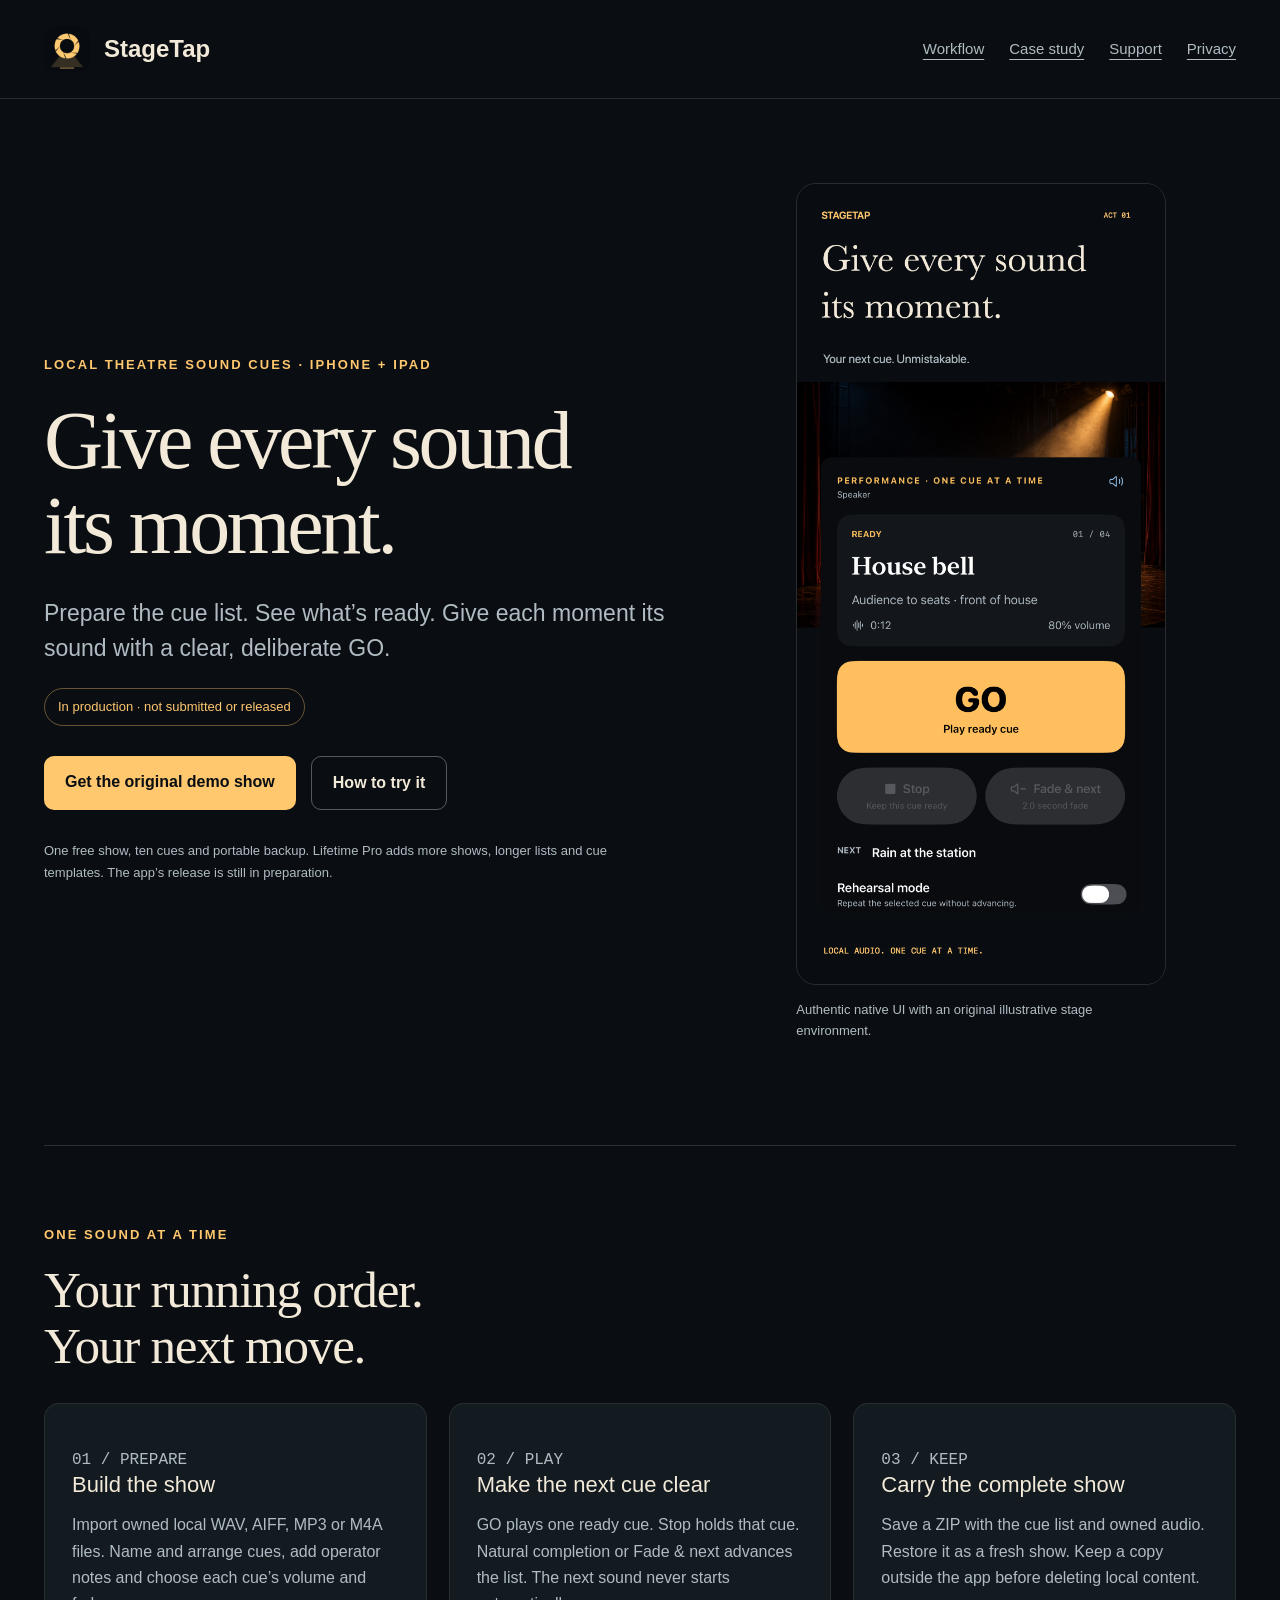
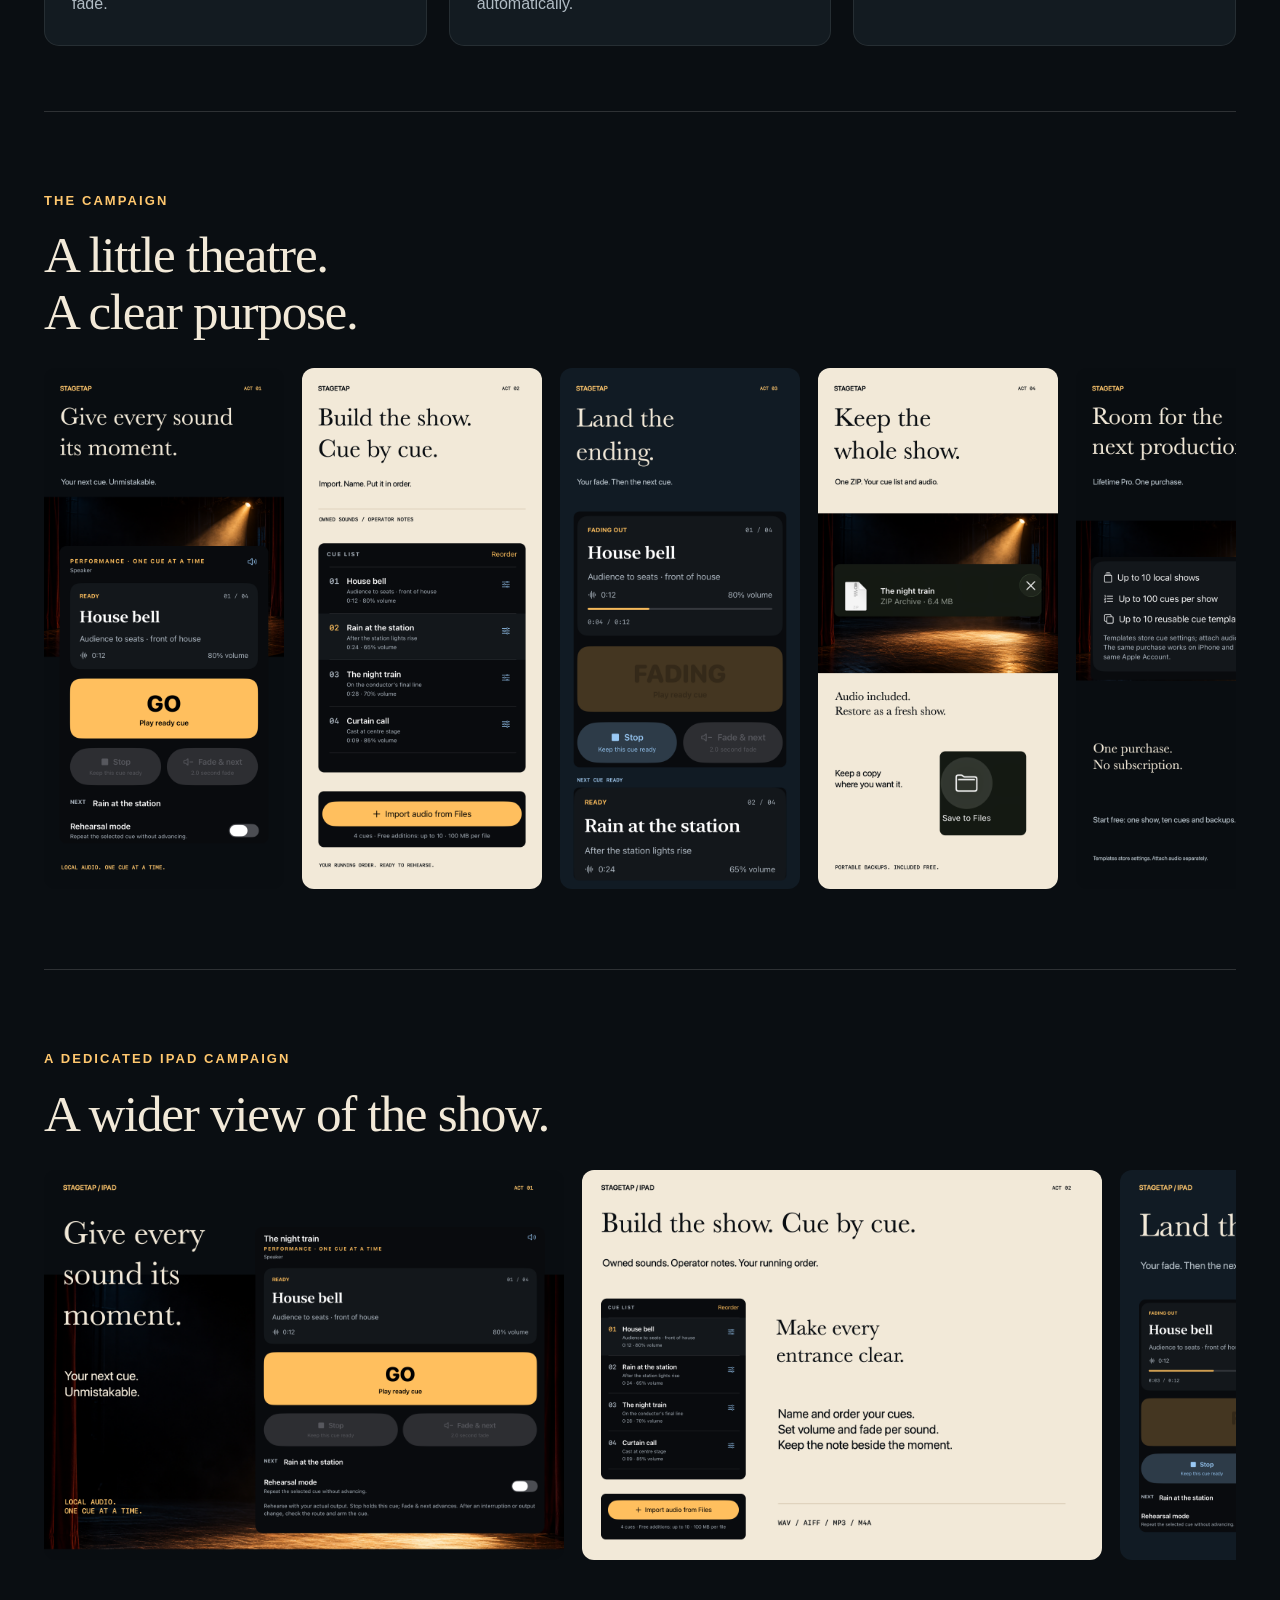
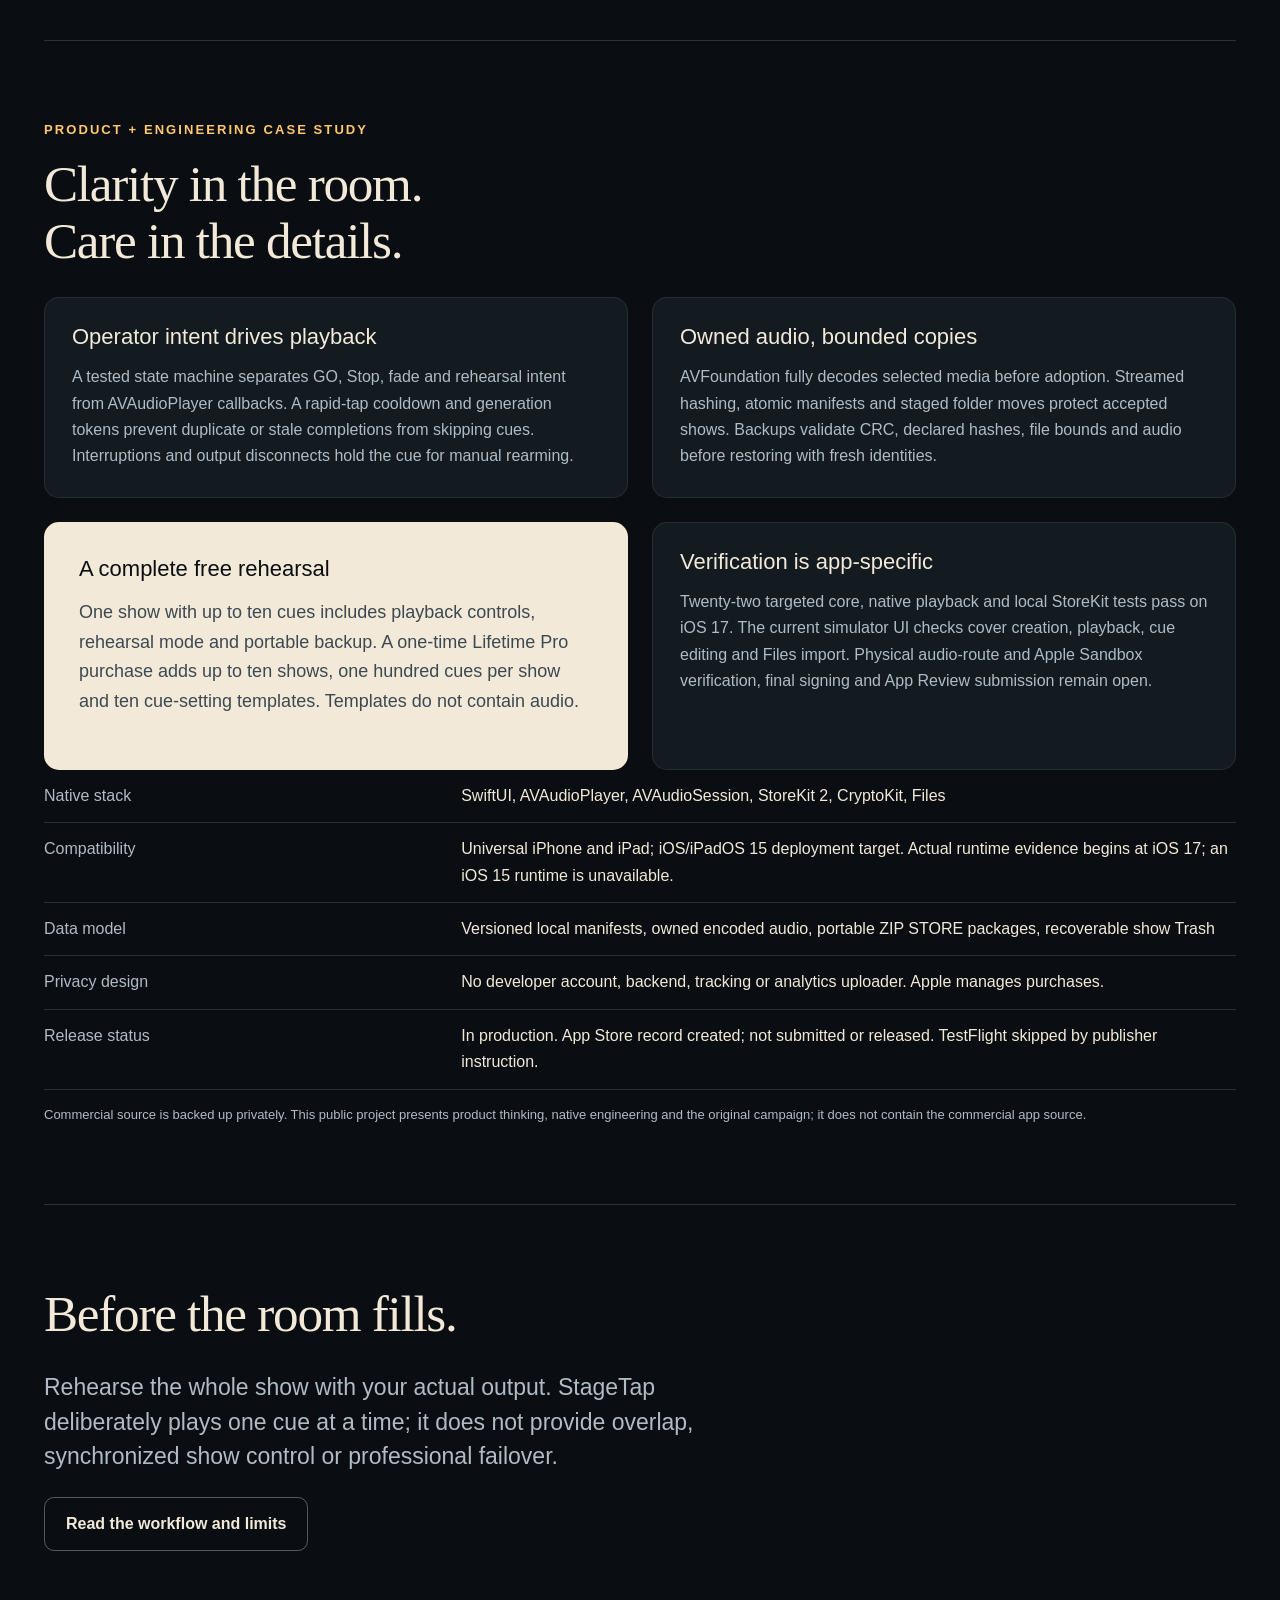
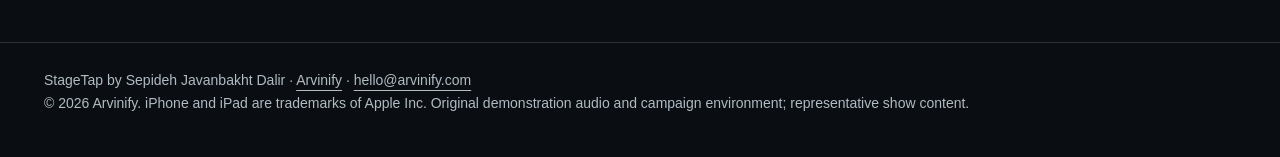
==== index.html @ 3a2406f5 "Present StageTap theatre cues with original campaigns and accurate production status" ====
<!doctype html><html lang="en"><head><meta charset="utf-8"><meta name="viewport" content="width=device-width,initial-scale=1"><meta name="description" content="StageTap — local theatre sound cues for iPhone and iPad, by Arvinify."><title>Local theatre sound cues · StageTap</title><link rel="icon" href="assets/icon.png"><link rel="stylesheet" href="site.css"></head><body><header><a class="brand" href="index.html"><img src="assets/icon.png" alt="">StageTap</a><nav aria-label="Main"><a href="index.html#workflow">Workflow</a><a href="index.html#engineering">Case study</a><a href="support.html">Support</a><a href="privacy.html">Privacy</a></nav></header><main><section class="hero"><div><p class="kicker">Local theatre sound cues · iPhone + iPad</p><h1>Give every sound<br>its moment.</h1><p class="lead">Prepare the cue list. See what’s ready. Give each moment its sound with a clear, deliberate GO.</p><span class="status">In production · not submitted or released</span><div class="actions"><a class="button" href="sample/StageTap-Demo-Show.zip" download>Get the original demo show</a><a class="button secondary" href="support.html#demo">How to try it</a></div><p class="caption">One free show, ten cues and portable backup. Lifetime Pro adds more shows, longer lists and cue templates. The app’s release is still in preparation.</p></div><figure><img src="assets/campaign-01.png" alt="StageTap’s ready House bell cue and large amber GO control, presented with theatre lighting."><figcaption class="caption">Authentic native UI with an original illustrative stage environment.</figcaption></figure></section><section id="workflow" class="section"><p class="kicker">One sound at a time</p><h2>Your running order.<br>Your next move.</h2><div class="grid"><article class="card"><p class="number">01 / PREPARE</p><h3>Build the show</h3><p>Import owned local WAV, AIFF, MP3 or M4A files. Name and arrange cues, add operator notes and choose each cue’s volume and fade.</p></article><article class="card"><p class="number">02 / PLAY</p><h3>Make the next cue clear</h3><p>GO plays one ready cue. Stop holds that cue. Natural completion or Fade &amp; next advances the list. The next sound never starts automatically.</p></article><article class="card"><p class="number">03 / KEEP</p><h3>Carry the complete show</h3><p>Save a ZIP with the cue list and owned audio. Restore it as a fresh show. Keep a copy outside the app before deleting local content.</p></article></div></section><section class="section"><p class="kicker">The campaign</p><h2>A little theatre.<br>A clear purpose.</h2><div class="strip" aria-label="App Store marketing campaign"><img src="assets/campaign-01.png" loading="lazy" alt="The next cue and deliberate GO"><img src="assets/campaign-02.png" loading="lazy" alt="Build an ordered cue list"><img src="assets/campaign-03.png" loading="lazy" alt="Fade the current cue and ready the next"><img src="assets/campaign-04.png" loading="lazy" alt="Keep a complete portable show backup"><img src="assets/campaign-05.png" loading="lazy" alt="Lifetime Pro show and template capacity"></div></section><section class="section"><p class="kicker">A dedicated iPad campaign</p><h2>A wider view of the show.</h2><div class="strip tablets" aria-label="iPad marketing campaign"><img src="assets/ipad-01.png" loading="lazy" alt="A deliberate next cue on iPad"><img src="assets/ipad-02.png" loading="lazy" alt="Build the running order on iPad"><img src="assets/ipad-03.png" loading="lazy" alt="Fade and advance on iPad"><img src="assets/ipad-04.png" loading="lazy" alt="Portable show backup on iPad"><img src="assets/ipad-05.png" loading="lazy" alt="Lifetime Pro capacity on iPad"></div></section><section id="engineering" class="section"><p class="kicker">Product + engineering case study</p><h2>Clarity in the room.<br>Care in the details.</h2><div class="engineering"><article class="card"><h3>Operator intent drives playback</h3><p>A tested state machine separates GO, Stop, fade and rehearsal intent from AVAudioPlayer callbacks. A rapid-tap cooldown and generation tokens prevent duplicate or stale completions from skipping cues. Interruptions and output disconnects hold the cue for manual rearming.</p></article><article class="card"><h3>Owned audio, bounded copies</h3><p>AVFoundation fully decodes selected media before adoption. Streamed hashing, atomic manifests and staged folder moves protect accepted shows. Backups validate CRC, declared hashes, file bounds and audio before restoring with fresh identities.</p></article><article class="paper"><h3>A complete free rehearsal</h3><p>One show with up to ten cues includes playback controls, rehearsal mode and portable backup. A one-time Lifetime Pro purchase adds up to ten shows, one hundred cues per show and ten cue-setting templates. Templates do not contain audio.</p></article><article class="card"><h3>Verification is app-specific</h3><p>Twenty-two targeted core, native playback and local StoreKit tests pass on iOS 17. The current simulator UI checks cover creation, playback, cue editing and Files import. Physical audio-route and Apple Sandbox verification, final signing and App Review submission remain open.</p></article></div><table class="facts"><tr><td>Native stack</td><td>SwiftUI, AVAudioPlayer, AVAudioSession, StoreKit 2, CryptoKit, Files</td></tr><tr><td>Compatibility</td><td>Universal iPhone and iPad; iOS/iPadOS 15 deployment target. Actual runtime evidence begins at iOS 17; an iOS 15 runtime is unavailable.</td></tr><tr><td>Data model</td><td>Versioned local manifests, owned encoded audio, portable ZIP STORE packages, recoverable show Trash</td></tr><tr><td>Privacy design</td><td>No developer account, backend, tracking or analytics uploader. Apple manages purchases.</td></tr><tr><td>Release status</td><td>In production. App Store record created; not submitted or released. TestFlight skipped by publisher instruction.</td></tr></table><p class="caption">Commercial source is backed up privately. This public project presents product thinking, native engineering and the original campaign; it does not contain the commercial app source.</p></section><section class="section"><h2>Before the room fills.</h2><p class="lead">Rehearse the whole show with your actual output. StageTap deliberately plays one cue at a time; it does not provide overlap, synchronized show control or professional failover.</p><a class="button secondary" href="support.html">Read the workflow and limits</a></section></main><footer>StageTap by Sepideh Javanbakht Dalir · <a href="https://www.arvinify.com">Arvinify</a> · <a href="mailto:hello@arvinify.com">hello@arvinify.com</a><br>© 2026 Arvinify. iPhone and iPad are trademarks of Apple Inc. Original demonstration audio and campaign environment; representative show content.</footer></body></html>
---- site.css ----
:root{color-scheme:dark;--ink:#0a0e12;--panel:#131b21;--gold:#ffc76e;--cream:#f2e9d8;--quiet:#b0bbc3}*{box-sizing:border-box}html{scroll-behavior:smooth}body{margin:0;background:var(--ink);color:var(--cream);font:18px/1.65 -apple-system,BlinkMacSystemFont,"Segoe UI",sans-serif}a{color:var(--gold);text-underline-offset:5px}a:focus-visible,button:focus-visible{outline:3px solid #a5cef4;outline-offset:6px}header,main,footer{max-width:1400px;margin:auto;padding:26px 44px}header{display:flex;justify-content:space-between;gap:20px;align-items:center;border-bottom:1px solid #ffffff20}.brand{color:var(--cream);font-size:24px;font-weight:750;text-decoration:none;display:flex;gap:14px;align-items:center}.brand img{width:46px;height:46px;border-radius:11px}nav{display:flex;gap:25px;flex-wrap:wrap}nav a{font-size:15px;color:var(--quiet)}.hero{display:grid;grid-template-columns:1.1fr 0.9fr;gap:60px;align-items:center;padding:58px 0 90px}.kicker{color:var(--gold);font-size:13px;letter-spacing:.16em;text-transform:uppercase;font-weight:700}h1,h2,h3{line-height:1.06;font-weight:500}h1{font:clamp(54px,6.4vw,94px)/1.04 Georgia,serif;letter-spacing:-.04em;margin:22px 0 28px}h2{font:clamp(36px,4vw,57px)/1.1 Georgia,serif;letter-spacing:-.025em;margin:16px 0 28px}h3{font-size:22px;margin:0 0 15px}.lead{font-size:23px;line-height:1.5;max-width:650px;color:var(--quiet)}.status{display:inline-block;border:1px solid #ffc76e60;color:var(--gold);padding:7px 13px;border-radius:30px;font-size:13px}.actions{display:flex;gap:15px;flex-wrap:wrap;margin:30px 0}.button{padding:13px 21px;border-radius:10px;background:var(--gold);color:var(--ink);font-size:16px;font-weight:650;text-decoration:none;display:inline-block}.button.secondary{background:transparent;border:1px solid #ffffff50;color:var(--cream)}.hero figure{margin:0;justify-self:center;max-width:370px}.hero figure img{width:100%;display:block;border:1px solid #ffffff20;border-radius:20px}.caption{font-size:13px;color:var(--quiet);margin:14px 0}.section{padding:65px 0;border-top:1px solid #ffffff25}.grid{display:grid;grid-template-columns:repeat(3,1fr);gap:22px}.card{background:var(--panel);border:1px solid #ffffff15;padding:27px;border-radius:15px}.number{font-family:ui-monospace,monospace;color:var(--gold);font-size:13px;margin-bottom:20px}.card p{font-size:16px;color:var(--quiet);margin-bottom:0}.strip{display:flex;gap:18px;overflow:auto;scroll-snap-type:x mandatory;padding-bottom:15px}.strip img{width:240px;height:auto;border-radius:12px;scroll-snap-align:start}.engineering{display:grid;grid-template-columns:1fr 1fr;gap:24px}.paper{background:var(--cream);color:var(--ink);padding:35px;border-radius:15px}.paper p{color:#3c4951}.paper a{color:#56390d}.doc{max-width:850px;padding-top:45px;padding-bottom:80px}.doc h1{font-size:clamp(46px,6vw,72px)}.doc h2{font:30px/1.2 Georgia,serif;margin-top:45px}.doc p,.doc li{color:var(--quiet)}.doc strong{color:var(--cream)}.doc li{margin:10px 0}.doc ol{padding-left:25px}.note{border-left:3px solid var(--gold);padding:5px 0 5px 22px}.facts{width:100%;border-collapse:collapse;font-size:16px}.facts td{padding:13px 0;border-bottom:1px solid #ffffff22;vertical-align:top}.facts td:first-child{width:35%;color:var(--quiet);padding-right:15px}footer{border-top:1px solid #ffffff25;color:var(--quiet);font-size:14px;padding-bottom:42px}footer a{color:var(--quiet)}@media(max-width:850px){header,main,footer{padding-left:24px;padding-right:24px}.hero{grid-template-columns:1fr;gap:35px;padding:35px 0 60px}.hero figure{max-width:340px}.grid{grid-template-columns:1fr}.engineering{grid-template-columns:1fr}.lead{font-size:20px}header{align-items:flex-start;flex-direction:column}.section{padding:42px 0}.paper{padding:25px}}@media(prefers-reduced-motion:reduce){html{scroll-behavior:auto}}

.strip img{flex:0 0 auto}.tablets img{width:min(520px,85vw)}
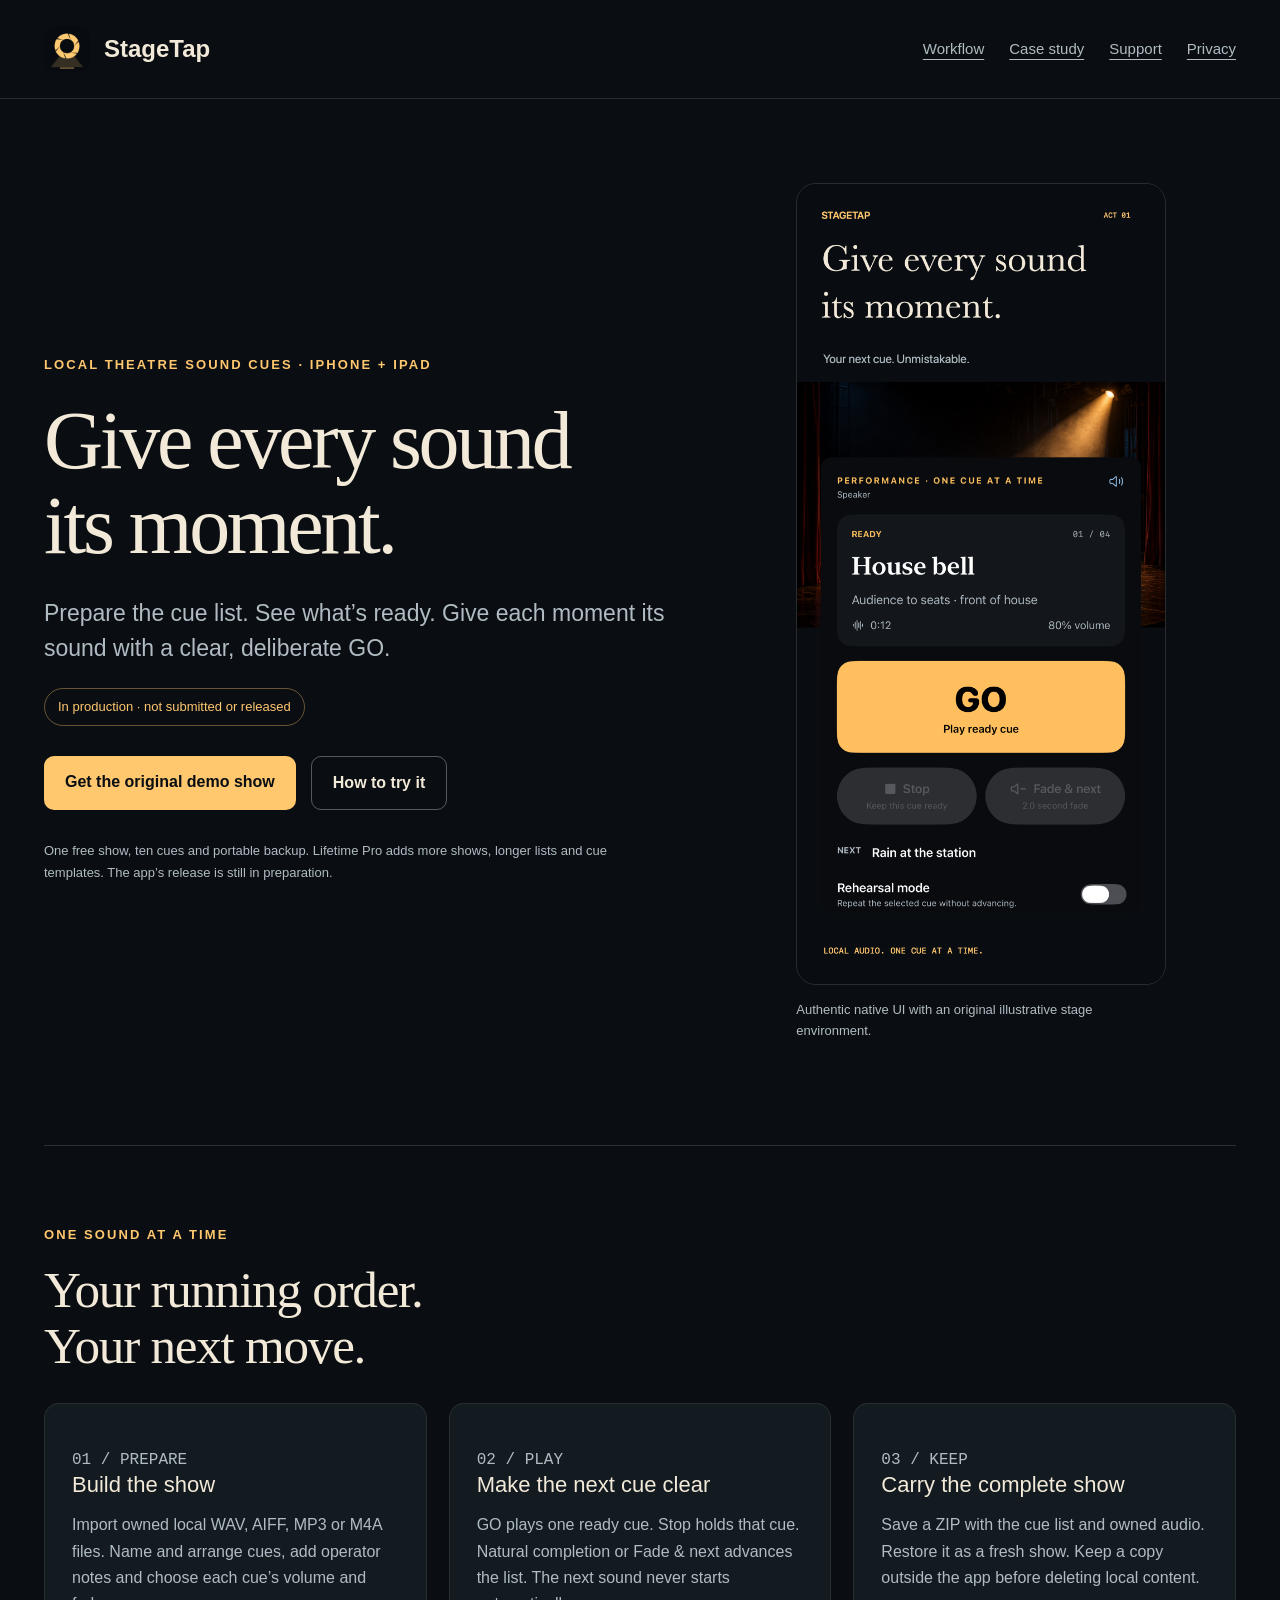
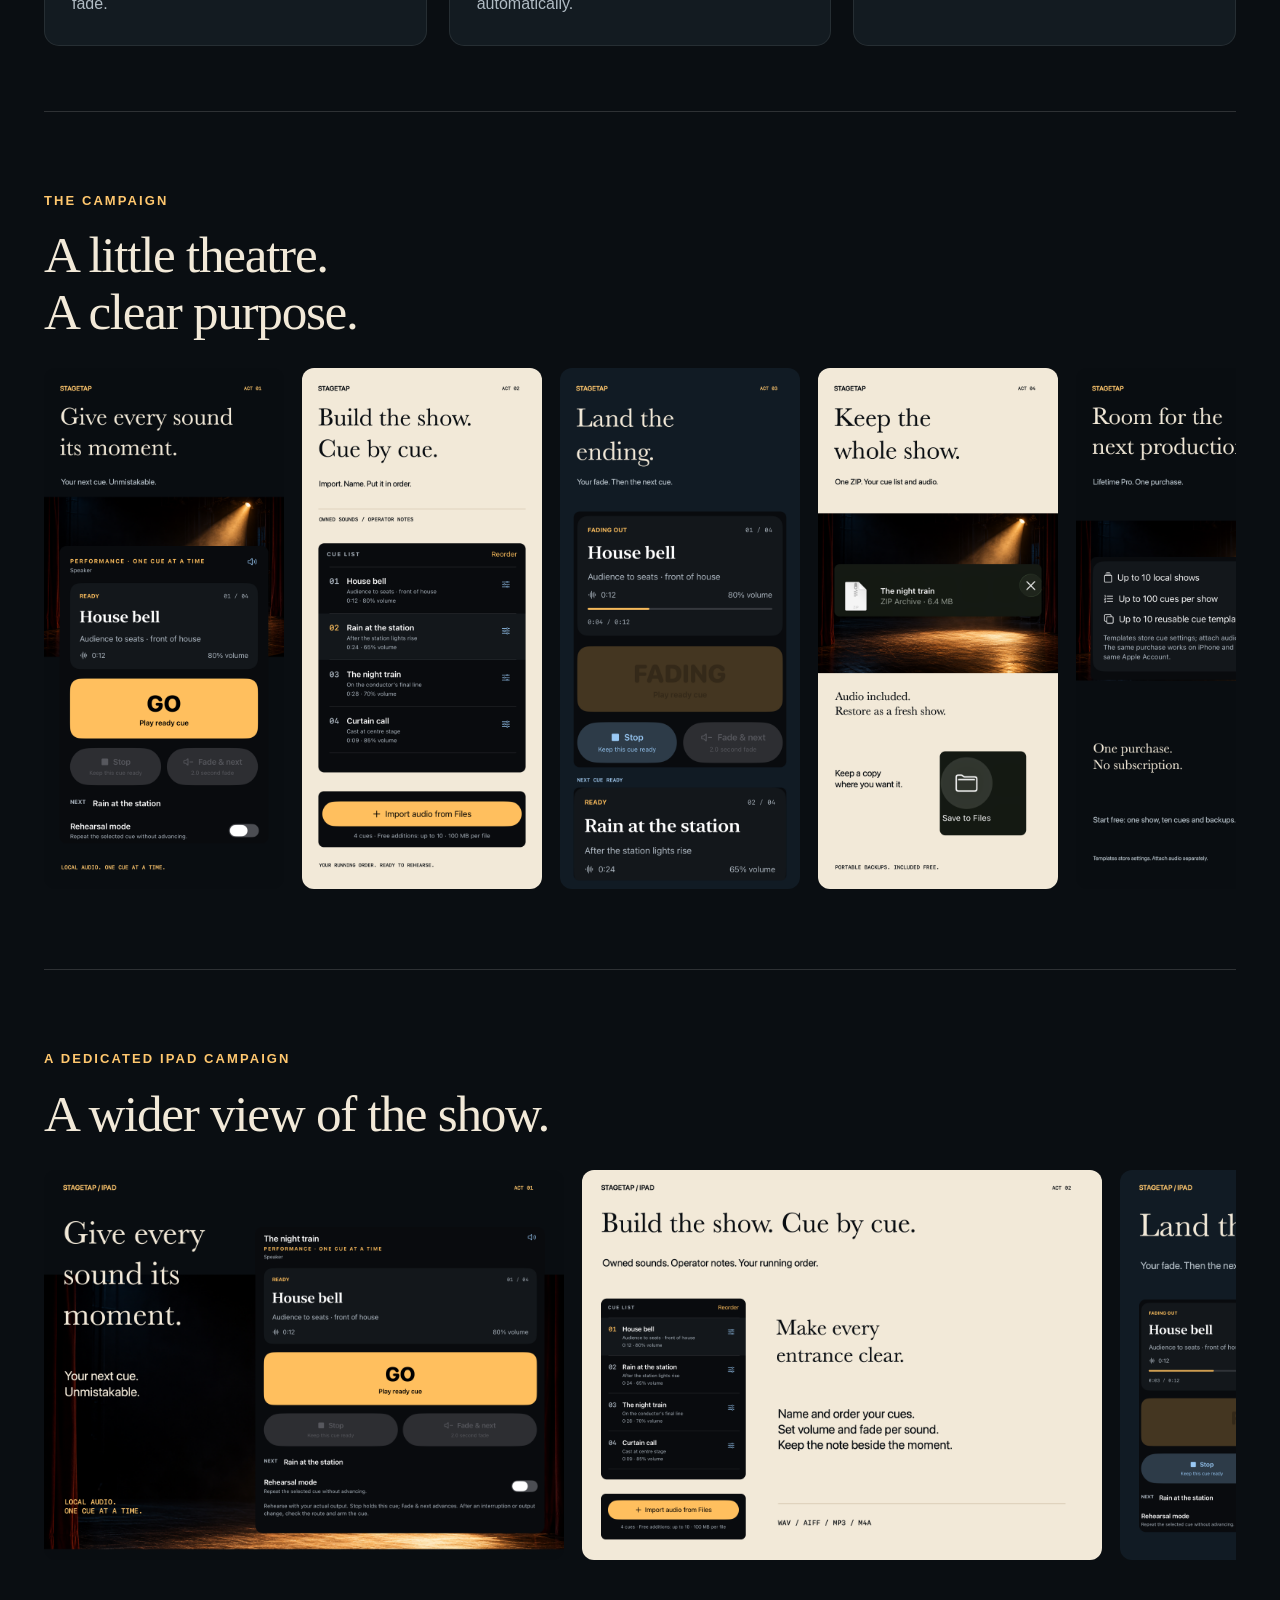
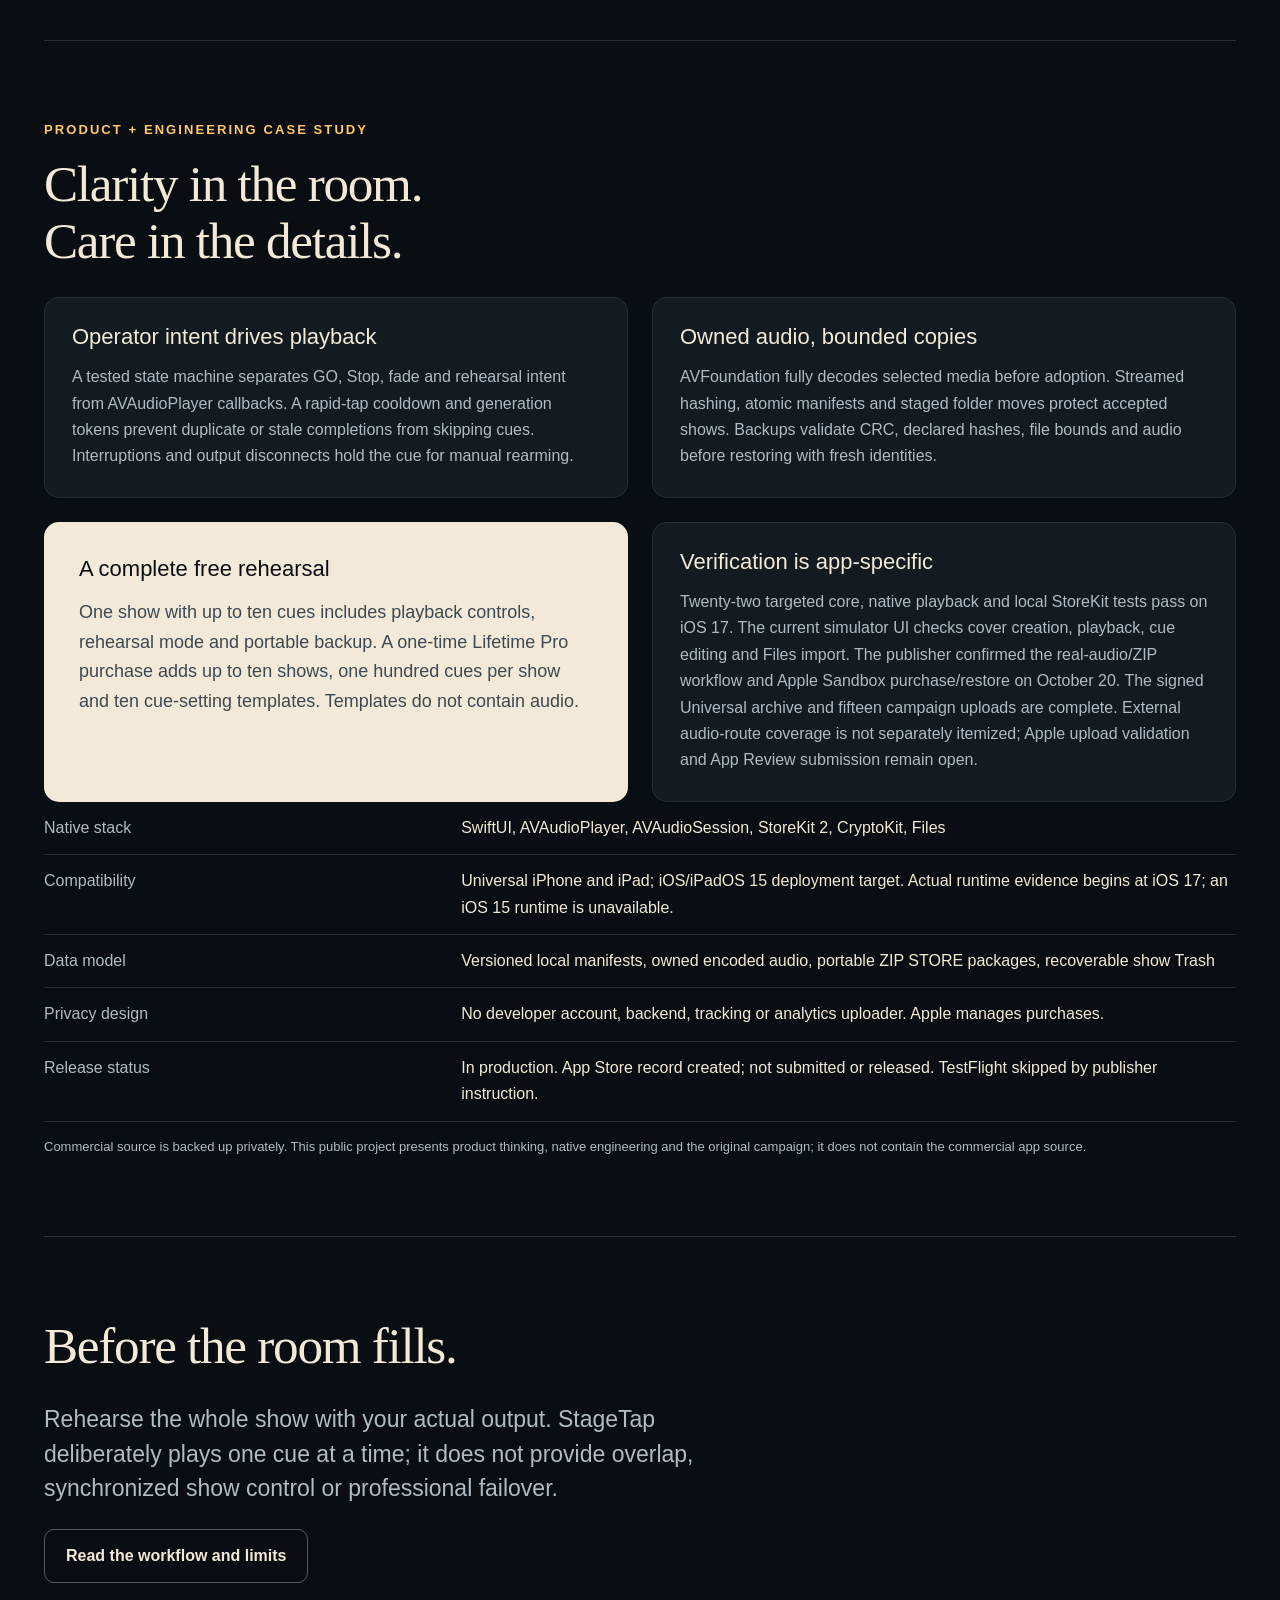
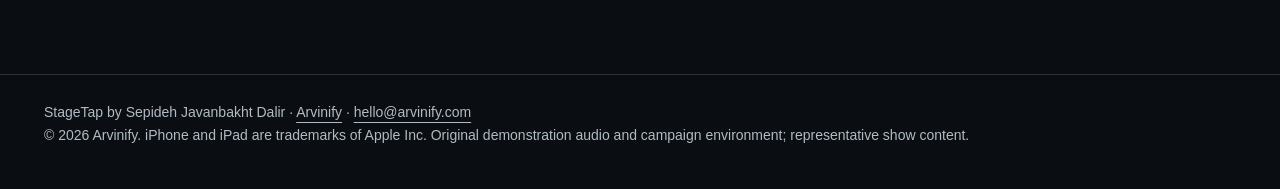
==== commit 7e49d0a9: "docs: update StageTap verified release preparation" ====
--- a/index.html
+++ b/index.html
@@ -1 +1 @@
-<!doctype html><html lang="en"><head><meta charset="utf-8"><meta name="viewport" content="width=device-width,initial-scale=1"><meta name="description" content="StageTap — local theatre sound cues for iPhone and iPad, by Arvinify."><title>Local theatre sound cues · StageTap</title><link rel="icon" href="assets/icon.png"><link rel="stylesheet" href="site.css"></head><body><header><a class="brand" href="index.html"><img src="assets/icon.png" alt="">StageTap</a><nav aria-label="Main"><a href="index.html#workflow">Workflow</a><a href="index.html#engineering">Case study</a><a href="support.html">Support</a><a href="privacy.html">Privacy</a></nav></header><main><section class="hero"><div><p class="kicker">Local theatre sound cues · iPhone + iPad</p><h1>Give every sound<br>its moment.</h1><p class="lead">Prepare the cue list. See what’s ready. Give each moment its sound with a clear, deliberate GO.</p><span class="status">In production · not submitted or released</span><div class="actions"><a class="button" href="sample/StageTap-Demo-Show.zip" download>Get the original demo show</a><a class="button secondary" href="support.html#demo">How to try it</a></div><p class="caption">One free show, ten cues and portable backup. Lifetime Pro adds more shows, longer lists and cue templates. The app’s release is still in preparation.</p></div><figure><img src="assets/campaign-01.png" alt="StageTap’s ready House bell cue and large amber GO control, presented with theatre lighting."><figcaption class="caption">Authentic native UI with an original illustrative stage environment.</figcaption></figure></section><section id="workflow" class="section"><p class="kicker">One sound at a time</p><h2>Your running order.<br>Your next move.</h2><div class="grid"><article class="card"><p class="number">01 / PREPARE</p><h3>Build the show</h3><p>Import owned local WAV, AIFF, MP3 or M4A files. Name and arrange cues, add operator notes and choose each cue’s volume and fade.</p></article><article class="card"><p class="number">02 / PLAY</p><h3>Make the next cue clear</h3><p>GO plays one ready cue. Stop holds that cue. Natural completion or Fade &amp; next advances the list. The next sound never starts automatically.</p></article><article class="card"><p class="number">03 / KEEP</p><h3>Carry the complete show</h3><p>Save a ZIP with the cue list and owned audio. Restore it as a fresh show. Keep a copy outside the app before deleting local content.</p></article></div></section><section class="section"><p class="kicker">The campaign</p><h2>A little theatre.<br>A clear purpose.</h2><div class="strip" aria-label="App Store marketing campaign"><img src="assets/campaign-01.png" loading="lazy" alt="The next cue and deliberate GO"><img src="assets/campaign-02.png" loading="lazy" alt="Build an ordered cue list"><img src="assets/campaign-03.png" loading="lazy" alt="Fade the current cue and ready the next"><img src="assets/campaign-04.png" loading="lazy" alt="Keep a complete portable show backup"><img src="assets/campaign-05.png" loading="lazy" alt="Lifetime Pro show and template capacity"></div></section><section class="section"><p class="kicker">A dedicated iPad campaign</p><h2>A wider view of the show.</h2><div class="strip tablets" aria-label="iPad marketing campaign"><img src="assets/ipad-01.png" loading="lazy" alt="A deliberate next cue on iPad"><img src="assets/ipad-02.png" loading="lazy" alt="Build the running order on iPad"><img src="assets/ipad-03.png" loading="lazy" alt="Fade and advance on iPad"><img src="assets/ipad-04.png" loading="lazy" alt="Portable show backup on iPad"><img src="assets/ipad-05.png" loading="lazy" alt="Lifetime Pro capacity on iPad"></div></section><section id="engineering" class="section"><p class="kicker">Product + engineering case study</p><h2>Clarity in the room.<br>Care in the details.</h2><div class="engineering"><article class="card"><h3>Operator intent drives playback</h3><p>A tested state machine separates GO, Stop, fade and rehearsal intent from AVAudioPlayer callbacks. A rapid-tap cooldown and generation tokens prevent duplicate or stale completions from skipping cues. Interruptions and output disconnects hold the cue for manual rearming.</p></article><article class="card"><h3>Owned audio, bounded copies</h3><p>AVFoundation fully decodes selected media before adoption. Streamed hashing, atomic manifests and staged folder moves protect accepted shows. Backups validate CRC, declared hashes, file bounds and audio before restoring with fresh identities.</p></article><article class="paper"><h3>A complete free rehearsal</h3><p>One show with up to ten cues includes playback controls, rehearsal mode and portable backup. A one-time Lifetime Pro purchase adds up to ten shows, one hundred cues per show and ten cue-setting templates. Templates do not contain audio.</p></article><article class="card"><h3>Verification is app-specific</h3><p>Twenty-two targeted core, native playback and local StoreKit tests pass on iOS 17. The current simulator UI checks cover creation, playback, cue editing and Files import. Physical audio-route and Apple Sandbox verification, final signing and App Review submission remain open.</p></article></div><table class="facts"><tr><td>Native stack</td><td>SwiftUI, AVAudioPlayer, AVAudioSession, StoreKit 2, CryptoKit, Files</td></tr><tr><td>Compatibility</td><td>Universal iPhone and iPad; iOS/iPadOS 15 deployment target. Actual runtime evidence begins at iOS 17; an iOS 15 runtime is unavailable.</td></tr><tr><td>Data model</td><td>Versioned local manifests, owned encoded audio, portable ZIP STORE packages, recoverable show Trash</td></tr><tr><td>Privacy design</td><td>No developer account, backend, tracking or analytics uploader. Apple manages purchases.</td></tr><tr><td>Release status</td><td>In production. App Store record created; not submitted or released. TestFlight skipped by publisher instruction.</td></tr></table><p class="caption">Commercial source is backed up privately. This public project presents product thinking, native engineering and the original campaign; it does not contain the commercial app source.</p></section><section class="section"><h2>Before the room fills.</h2><p class="lead">Rehearse the whole show with your actual output. StageTap deliberately plays one cue at a time; it does not provide overlap, synchronized show control or professional failover.</p><a class="button secondary" href="support.html">Read the workflow and limits</a></section></main><footer>StageTap by Sepideh Javanbakht Dalir · <a href="https://www.arvinify.com">Arvinify</a> · <a href="mailto:hello@arvinify.com">hello@arvinify.com</a><br>© 2026 Arvinify. iPhone and iPad are trademarks of Apple Inc. Original demonstration audio and campaign environment; representative show content.</footer></body></html>+<!doctype html><html lang="en"><head><meta charset="utf-8"><meta name="viewport" content="width=device-width,initial-scale=1"><meta name="description" content="StageTap — local theatre sound cues for iPhone and iPad, by Arvinify."><title>Local theatre sound cues · StageTap</title><link rel="icon" href="assets/icon.png"><link rel="stylesheet" href="site.css"></head><body><header><a class="brand" href="index.html"><img src="assets/icon.png" alt="">StageTap</a><nav aria-label="Main"><a href="index.html#workflow">Workflow</a><a href="index.html#engineering">Case study</a><a href="support.html">Support</a><a href="privacy.html">Privacy</a></nav></header><main><section class="hero"><div><p class="kicker">Local theatre sound cues · iPhone + iPad</p><h1>Give every sound<br>its moment.</h1><p class="lead">Prepare the cue list. See what’s ready. Give each moment its sound with a clear, deliberate GO.</p><span class="status">In production · not submitted or released</span><div class="actions"><a class="button" href="sample/StageTap-Demo-Show.zip" download>Get the original demo show</a><a class="button secondary" href="support.html#demo">How to try it</a></div><p class="caption">One free show, ten cues and portable backup. Lifetime Pro adds more shows, longer lists and cue templates. The app’s release is still in preparation.</p></div><figure><img src="assets/campaign-01.png" alt="StageTap’s ready House bell cue and large amber GO control, presented with theatre lighting."><figcaption class="caption">Authentic native UI with an original illustrative stage environment.</figcaption></figure></section><section id="workflow" class="section"><p class="kicker">One sound at a time</p><h2>Your running order.<br>Your next move.</h2><div class="grid"><article class="card"><p class="number">01 / PREPARE</p><h3>Build the show</h3><p>Import owned local WAV, AIFF, MP3 or M4A files. Name and arrange cues, add operator notes and choose each cue’s volume and fade.</p></article><article class="card"><p class="number">02 / PLAY</p><h3>Make the next cue clear</h3><p>GO plays one ready cue. Stop holds that cue. Natural completion or Fade &amp; next advances the list. The next sound never starts automatically.</p></article><article class="card"><p class="number">03 / KEEP</p><h3>Carry the complete show</h3><p>Save a ZIP with the cue list and owned audio. Restore it as a fresh show. Keep a copy outside the app before deleting local content.</p></article></div></section><section class="section"><p class="kicker">The campaign</p><h2>A little theatre.<br>A clear purpose.</h2><div class="strip" aria-label="App Store marketing campaign"><img src="assets/campaign-01.png" loading="lazy" alt="The next cue and deliberate GO"><img src="assets/campaign-02.png" loading="lazy" alt="Build an ordered cue list"><img src="assets/campaign-03.png" loading="lazy" alt="Fade the current cue and ready the next"><img src="assets/campaign-04.png" loading="lazy" alt="Keep a complete portable show backup"><img src="assets/campaign-05.png" loading="lazy" alt="Lifetime Pro show and template capacity"></div></section><section class="section"><p class="kicker">A dedicated iPad campaign</p><h2>A wider view of the show.</h2><div class="strip tablets" aria-label="iPad marketing campaign"><img src="assets/ipad-01.png" loading="lazy" alt="A deliberate next cue on iPad"><img src="assets/ipad-02.png" loading="lazy" alt="Build the running order on iPad"><img src="assets/ipad-03.png" loading="lazy" alt="Fade and advance on iPad"><img src="assets/ipad-04.png" loading="lazy" alt="Portable show backup on iPad"><img src="assets/ipad-05.png" loading="lazy" alt="Lifetime Pro capacity on iPad"></div></section><section id="engineering" class="section"><p class="kicker">Product + engineering case study</p><h2>Clarity in the room.<br>Care in the details.</h2><div class="engineering"><article class="card"><h3>Operator intent drives playback</h3><p>A tested state machine separates GO, Stop, fade and rehearsal intent from AVAudioPlayer callbacks. A rapid-tap cooldown and generation tokens prevent duplicate or stale completions from skipping cues. Interruptions and output disconnects hold the cue for manual rearming.</p></article><article class="card"><h3>Owned audio, bounded copies</h3><p>AVFoundation fully decodes selected media before adoption. Streamed hashing, atomic manifests and staged folder moves protect accepted shows. Backups validate CRC, declared hashes, file bounds and audio before restoring with fresh identities.</p></article><article class="paper"><h3>A complete free rehearsal</h3><p>One show with up to ten cues includes playback controls, rehearsal mode and portable backup. A one-time Lifetime Pro purchase adds up to ten shows, one hundred cues per show and ten cue-setting templates. Templates do not contain audio.</p></article><article class="card"><h3>Verification is app-specific</h3><p>Twenty-two targeted core, native playback and local StoreKit tests pass on iOS 17. The current simulator UI checks cover creation, playback, cue editing and Files import. The publisher confirmed the real-audio/ZIP workflow and Apple Sandbox purchase/restore on October 20. The signed Universal archive and fifteen campaign uploads are complete. External audio-route coverage is not separately itemized; Apple upload validation and App Review submission remain open.</p></article></div><table class="facts"><tr><td>Native stack</td><td>SwiftUI, AVAudioPlayer, AVAudioSession, StoreKit 2, CryptoKit, Files</td></tr><tr><td>Compatibility</td><td>Universal iPhone and iPad; iOS/iPadOS 15 deployment target. Actual runtime evidence begins at iOS 17; an iOS 15 runtime is unavailable.</td></tr><tr><td>Data model</td><td>Versioned local manifests, owned encoded audio, portable ZIP STORE packages, recoverable show Trash</td></tr><tr><td>Privacy design</td><td>No developer account, backend, tracking or analytics uploader. Apple manages purchases.</td></tr><tr><td>Release status</td><td>In production. App Store record created; not submitted or released. TestFlight skipped by publisher instruction.</td></tr></table><p class="caption">Commercial source is backed up privately. This public project presents product thinking, native engineering and the original campaign; it does not contain the commercial app source.</p></section><section class="section"><h2>Before the room fills.</h2><p class="lead">Rehearse the whole show with your actual output. StageTap deliberately plays one cue at a time; it does not provide overlap, synchronized show control or professional failover.</p><a class="button secondary" href="support.html">Read the workflow and limits</a></section></main><footer>StageTap by Sepideh Javanbakht Dalir · <a href="https://www.arvinify.com">Arvinify</a> · <a href="mailto:hello@arvinify.com">hello@arvinify.com</a><br>© 2026 Arvinify. iPhone and iPad are trademarks of Apple Inc. Original demonstration audio and campaign environment; representative show content.</footer></body></html>
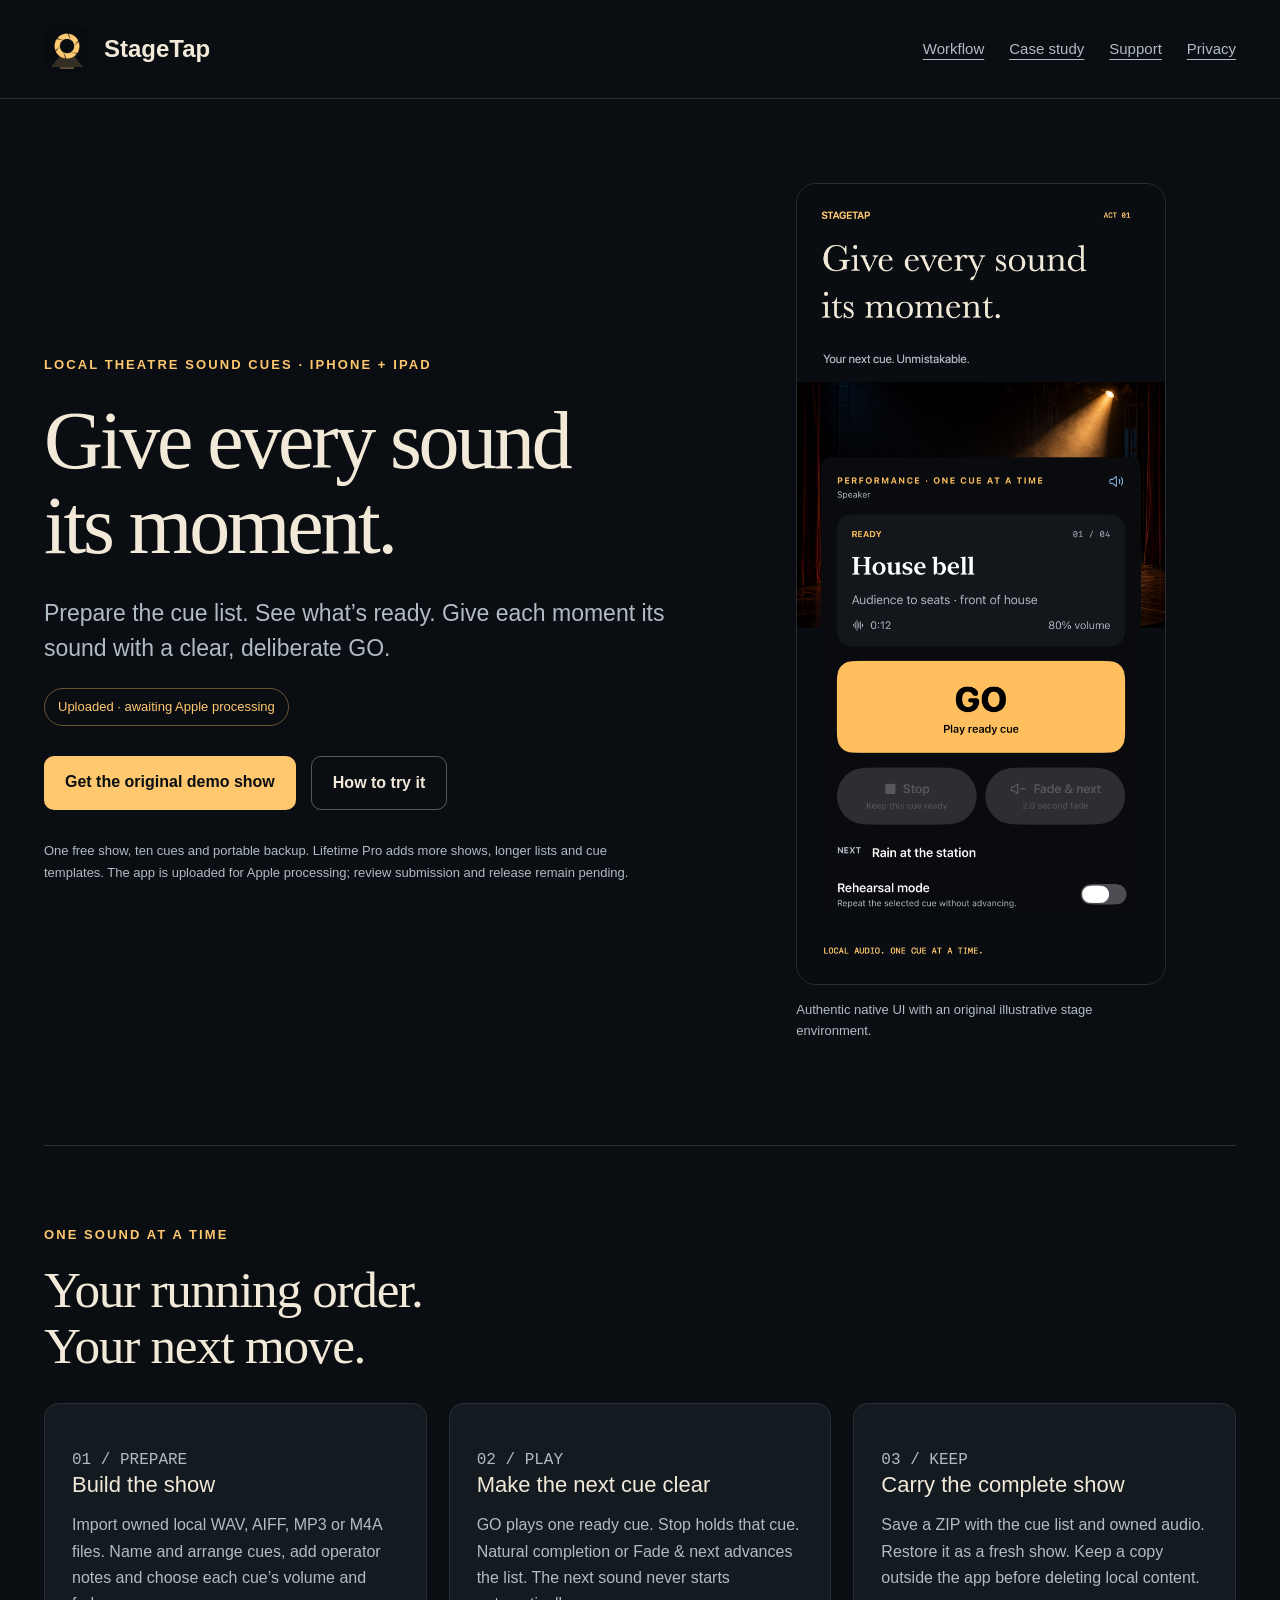
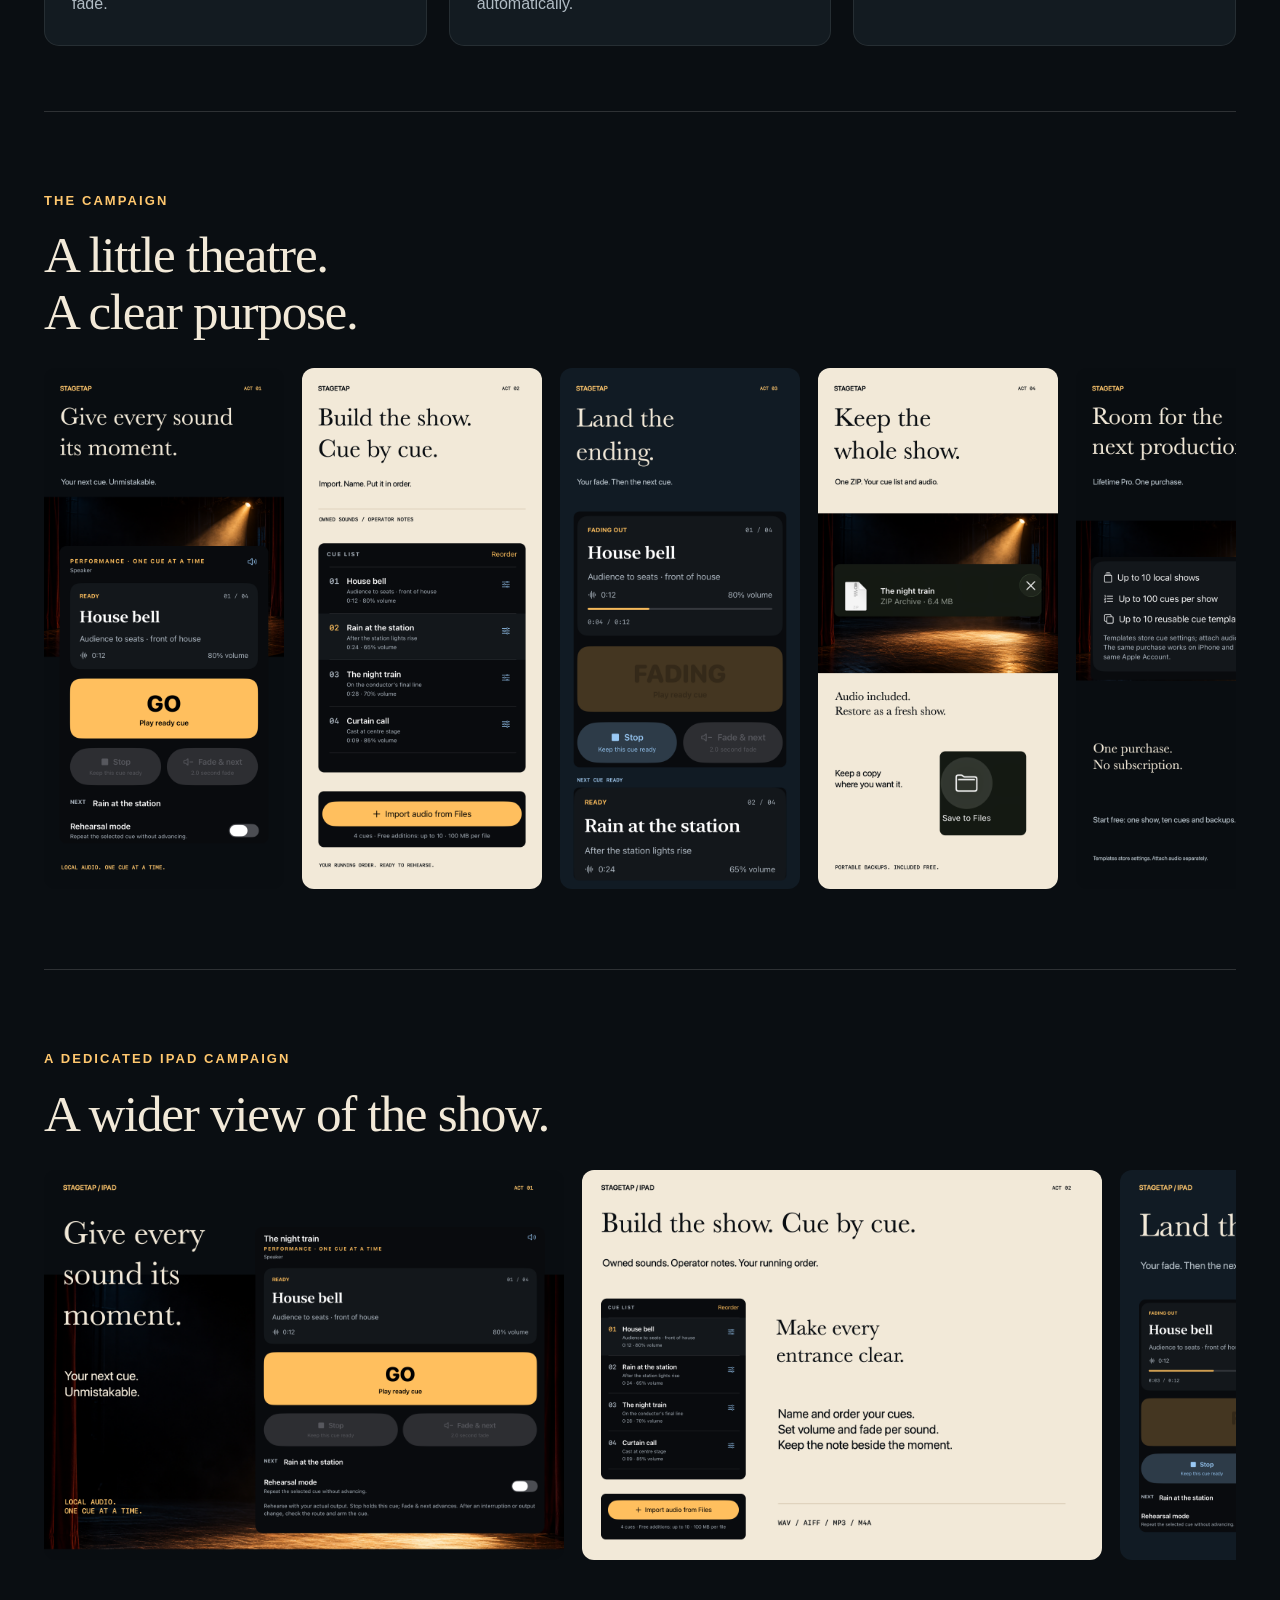
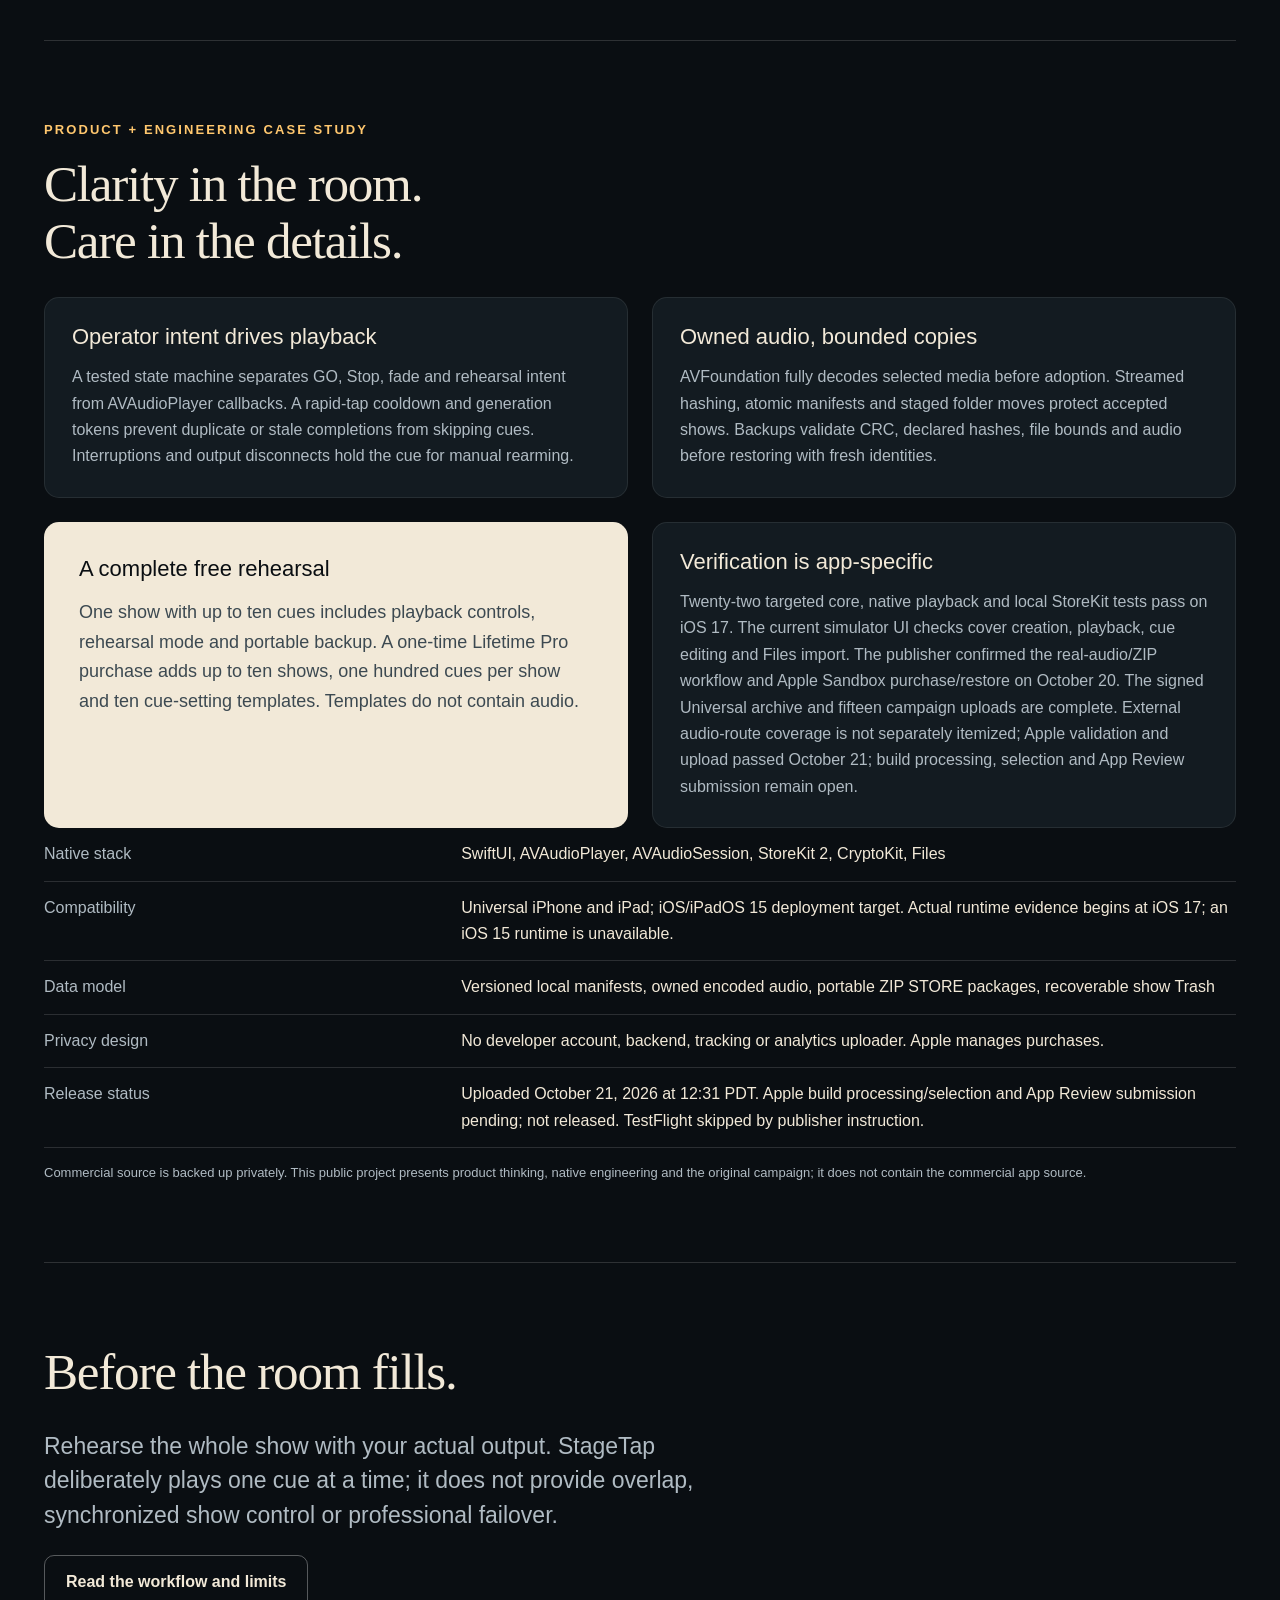
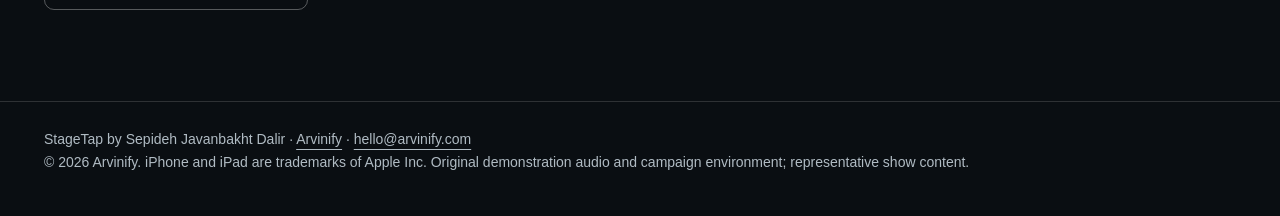
==== commit 7ce56674: "Record verified Apple validation and upload milestone" ====
--- a/index.html
+++ b/index.html
@@ -1 +1 @@
-<!doctype html><html lang="en"><head><meta charset="utf-8"><meta name="viewport" content="width=device-width,initial-scale=1"><meta name="description" content="StageTap — local theatre sound cues for iPhone and iPad, by Arvinify."><title>Local theatre sound cues · StageTap</title><link rel="icon" href="assets/icon.png"><link rel="stylesheet" href="site.css"></head><body><header><a class="brand" href="index.html"><img src="assets/icon.png" alt="">StageTap</a><nav aria-label="Main"><a href="index.html#workflow">Workflow</a><a href="index.html#engineering">Case study</a><a href="support.html">Support</a><a href="privacy.html">Privacy</a></nav></header><main><section class="hero"><div><p class="kicker">Local theatre sound cues · iPhone + iPad</p><h1>Give every sound<br>its moment.</h1><p class="lead">Prepare the cue list. See what’s ready. Give each moment its sound with a clear, deliberate GO.</p><span class="status">In production · not submitted or released</span><div class="actions"><a class="button" href="sample/StageTap-Demo-Show.zip" download>Get the original demo show</a><a class="button secondary" href="support.html#demo">How to try it</a></div><p class="caption">One free show, ten cues and portable backup. Lifetime Pro adds more shows, longer lists and cue templates. The app’s release is still in preparation.</p></div><figure><img src="assets/campaign-01.png" alt="StageTap’s ready House bell cue and large amber GO control, presented with theatre lighting."><figcaption class="caption">Authentic native UI with an original illustrative stage environment.</figcaption></figure></section><section id="workflow" class="section"><p class="kicker">One sound at a time</p><h2>Your running order.<br>Your next move.</h2><div class="grid"><article class="card"><p class="number">01 / PREPARE</p><h3>Build the show</h3><p>Import owned local WAV, AIFF, MP3 or M4A files. Name and arrange cues, add operator notes and choose each cue’s volume and fade.</p></article><article class="card"><p class="number">02 / PLAY</p><h3>Make the next cue clear</h3><p>GO plays one ready cue. Stop holds that cue. Natural completion or Fade &amp; next advances the list. The next sound never starts automatically.</p></article><article class="card"><p class="number">03 / KEEP</p><h3>Carry the complete show</h3><p>Save a ZIP with the cue list and owned audio. Restore it as a fresh show. Keep a copy outside the app before deleting local content.</p></article></div></section><section class="section"><p class="kicker">The campaign</p><h2>A little theatre.<br>A clear purpose.</h2><div class="strip" aria-label="App Store marketing campaign"><img src="assets/campaign-01.png" loading="lazy" alt="The next cue and deliberate GO"><img src="assets/campaign-02.png" loading="lazy" alt="Build an ordered cue list"><img src="assets/campaign-03.png" loading="lazy" alt="Fade the current cue and ready the next"><img src="assets/campaign-04.png" loading="lazy" alt="Keep a complete portable show backup"><img src="assets/campaign-05.png" loading="lazy" alt="Lifetime Pro show and template capacity"></div></section><section class="section"><p class="kicker">A dedicated iPad campaign</p><h2>A wider view of the show.</h2><div class="strip tablets" aria-label="iPad marketing campaign"><img src="assets/ipad-01.png" loading="lazy" alt="A deliberate next cue on iPad"><img src="assets/ipad-02.png" loading="lazy" alt="Build the running order on iPad"><img src="assets/ipad-03.png" loading="lazy" alt="Fade and advance on iPad"><img src="assets/ipad-04.png" loading="lazy" alt="Portable show backup on iPad"><img src="assets/ipad-05.png" loading="lazy" alt="Lifetime Pro capacity on iPad"></div></section><section id="engineering" class="section"><p class="kicker">Product + engineering case study</p><h2>Clarity in the room.<br>Care in the details.</h2><div class="engineering"><article class="card"><h3>Operator intent drives playback</h3><p>A tested state machine separates GO, Stop, fade and rehearsal intent from AVAudioPlayer callbacks. A rapid-tap cooldown and generation tokens prevent duplicate or stale completions from skipping cues. Interruptions and output disconnects hold the cue for manual rearming.</p></article><article class="card"><h3>Owned audio, bounded copies</h3><p>AVFoundation fully decodes selected media before adoption. Streamed hashing, atomic manifests and staged folder moves protect accepted shows. Backups validate CRC, declared hashes, file bounds and audio before restoring with fresh identities.</p></article><article class="paper"><h3>A complete free rehearsal</h3><p>One show with up to ten cues includes playback controls, rehearsal mode and portable backup. A one-time Lifetime Pro purchase adds up to ten shows, one hundred cues per show and ten cue-setting templates. Templates do not contain audio.</p></article><article class="card"><h3>Verification is app-specific</h3><p>Twenty-two targeted core, native playback and local StoreKit tests pass on iOS 17. The current simulator UI checks cover creation, playback, cue editing and Files import. The publisher confirmed the real-audio/ZIP workflow and Apple Sandbox purchase/restore on October 20. The signed Universal archive and fifteen campaign uploads are complete. External audio-route coverage is not separately itemized; Apple upload validation and App Review submission remain open.</p></article></div><table class="facts"><tr><td>Native stack</td><td>SwiftUI, AVAudioPlayer, AVAudioSession, StoreKit 2, CryptoKit, Files</td></tr><tr><td>Compatibility</td><td>Universal iPhone and iPad; iOS/iPadOS 15 deployment target. Actual runtime evidence begins at iOS 17; an iOS 15 runtime is unavailable.</td></tr><tr><td>Data model</td><td>Versioned local manifests, owned encoded audio, portable ZIP STORE packages, recoverable show Trash</td></tr><tr><td>Privacy design</td><td>No developer account, backend, tracking or analytics uploader. Apple manages purchases.</td></tr><tr><td>Release status</td><td>In production. App Store record created; not submitted or released. TestFlight skipped by publisher instruction.</td></tr></table><p class="caption">Commercial source is backed up privately. This public project presents product thinking, native engineering and the original campaign; it does not contain the commercial app source.</p></section><section class="section"><h2>Before the room fills.</h2><p class="lead">Rehearse the whole show with your actual output. StageTap deliberately plays one cue at a time; it does not provide overlap, synchronized show control or professional failover.</p><a class="button secondary" href="support.html">Read the workflow and limits</a></section></main><footer>StageTap by Sepideh Javanbakht Dalir · <a href="https://www.arvinify.com">Arvinify</a> · <a href="mailto:hello@arvinify.com">hello@arvinify.com</a><br>© 2026 Arvinify. iPhone and iPad are trademarks of Apple Inc. Original demonstration audio and campaign environment; representative show content.</footer></body></html>+<!doctype html><html lang="en"><head><meta charset="utf-8"><meta name="viewport" content="width=device-width,initial-scale=1"><meta name="description" content="StageTap — local theatre sound cues for iPhone and iPad, by Arvinify."><title>Local theatre sound cues · StageTap</title><link rel="icon" href="assets/icon.png"><link rel="stylesheet" href="site.css"></head><body><header><a class="brand" href="index.html"><img src="assets/icon.png" alt="">StageTap</a><nav aria-label="Main"><a href="index.html#workflow">Workflow</a><a href="index.html#engineering">Case study</a><a href="support.html">Support</a><a href="privacy.html">Privacy</a></nav></header><main><section class="hero"><div><p class="kicker">Local theatre sound cues · iPhone + iPad</p><h1>Give every sound<br>its moment.</h1><p class="lead">Prepare the cue list. See what’s ready. Give each moment its sound with a clear, deliberate GO.</p><span class="status">Uploaded · awaiting Apple processing</span><div class="actions"><a class="button" href="sample/StageTap-Demo-Show.zip" download>Get the original demo show</a><a class="button secondary" href="support.html#demo">How to try it</a></div><p class="caption">One free show, ten cues and portable backup. Lifetime Pro adds more shows, longer lists and cue templates. The app is uploaded for Apple processing; review submission and release remain pending.</p></div><figure><img src="assets/campaign-01.png" alt="StageTap’s ready House bell cue and large amber GO control, presented with theatre lighting."><figcaption class="caption">Authentic native UI with an original illustrative stage environment.</figcaption></figure></section><section id="workflow" class="section"><p class="kicker">One sound at a time</p><h2>Your running order.<br>Your next move.</h2><div class="grid"><article class="card"><p class="number">01 / PREPARE</p><h3>Build the show</h3><p>Import owned local WAV, AIFF, MP3 or M4A files. Name and arrange cues, add operator notes and choose each cue’s volume and fade.</p></article><article class="card"><p class="number">02 / PLAY</p><h3>Make the next cue clear</h3><p>GO plays one ready cue. Stop holds that cue. Natural completion or Fade &amp; next advances the list. The next sound never starts automatically.</p></article><article class="card"><p class="number">03 / KEEP</p><h3>Carry the complete show</h3><p>Save a ZIP with the cue list and owned audio. Restore it as a fresh show. Keep a copy outside the app before deleting local content.</p></article></div></section><section class="section"><p class="kicker">The campaign</p><h2>A little theatre.<br>A clear purpose.</h2><div class="strip" aria-label="App Store marketing campaign"><img src="assets/campaign-01.png" loading="lazy" alt="The next cue and deliberate GO"><img src="assets/campaign-02.png" loading="lazy" alt="Build an ordered cue list"><img src="assets/campaign-03.png" loading="lazy" alt="Fade the current cue and ready the next"><img src="assets/campaign-04.png" loading="lazy" alt="Keep a complete portable show backup"><img src="assets/campaign-05.png" loading="lazy" alt="Lifetime Pro show and template capacity"></div></section><section class="section"><p class="kicker">A dedicated iPad campaign</p><h2>A wider view of the show.</h2><div class="strip tablets" aria-label="iPad marketing campaign"><img src="assets/ipad-01.png" loading="lazy" alt="A deliberate next cue on iPad"><img src="assets/ipad-02.png" loading="lazy" alt="Build the running order on iPad"><img src="assets/ipad-03.png" loading="lazy" alt="Fade and advance on iPad"><img src="assets/ipad-04.png" loading="lazy" alt="Portable show backup on iPad"><img src="assets/ipad-05.png" loading="lazy" alt="Lifetime Pro capacity on iPad"></div></section><section id="engineering" class="section"><p class="kicker">Product + engineering case study</p><h2>Clarity in the room.<br>Care in the details.</h2><div class="engineering"><article class="card"><h3>Operator intent drives playback</h3><p>A tested state machine separates GO, Stop, fade and rehearsal intent from AVAudioPlayer callbacks. A rapid-tap cooldown and generation tokens prevent duplicate or stale completions from skipping cues. Interruptions and output disconnects hold the cue for manual rearming.</p></article><article class="card"><h3>Owned audio, bounded copies</h3><p>AVFoundation fully decodes selected media before adoption. Streamed hashing, atomic manifests and staged folder moves protect accepted shows. Backups validate CRC, declared hashes, file bounds and audio before restoring with fresh identities.</p></article><article class="paper"><h3>A complete free rehearsal</h3><p>One show with up to ten cues includes playback controls, rehearsal mode and portable backup. A one-time Lifetime Pro purchase adds up to ten shows, one hundred cues per show and ten cue-setting templates. Templates do not contain audio.</p></article><article class="card"><h3>Verification is app-specific</h3><p>Twenty-two targeted core, native playback and local StoreKit tests pass on iOS 17. The current simulator UI checks cover creation, playback, cue editing and Files import. The publisher confirmed the real-audio/ZIP workflow and Apple Sandbox purchase/restore on October 20. The signed Universal archive and fifteen campaign uploads are complete. External audio-route coverage is not separately itemized; Apple validation and upload passed October 21; build processing, selection and App Review submission remain open.</p></article></div><table class="facts"><tr><td>Native stack</td><td>SwiftUI, AVAudioPlayer, AVAudioSession, StoreKit 2, CryptoKit, Files</td></tr><tr><td>Compatibility</td><td>Universal iPhone and iPad; iOS/iPadOS 15 deployment target. Actual runtime evidence begins at iOS 17; an iOS 15 runtime is unavailable.</td></tr><tr><td>Data model</td><td>Versioned local manifests, owned encoded audio, portable ZIP STORE packages, recoverable show Trash</td></tr><tr><td>Privacy design</td><td>No developer account, backend, tracking or analytics uploader. Apple manages purchases.</td></tr><tr><td>Release status</td><td>Uploaded October 21, 2026 at 12:31 PDT. Apple build processing/selection and App Review submission pending; not released. TestFlight skipped by publisher instruction.</td></tr></table><p class="caption">Commercial source is backed up privately. This public project presents product thinking, native engineering and the original campaign; it does not contain the commercial app source.</p></section><section class="section"><h2>Before the room fills.</h2><p class="lead">Rehearse the whole show with your actual output. StageTap deliberately plays one cue at a time; it does not provide overlap, synchronized show control or professional failover.</p><a class="button secondary" href="support.html">Read the workflow and limits</a></section></main><footer>StageTap by Sepideh Javanbakht Dalir · <a href="https://www.arvinify.com">Arvinify</a> · <a href="mailto:hello@arvinify.com">hello@arvinify.com</a><br>© 2026 Arvinify. iPhone and iPad are trademarks of Apple Inc. Original demonstration audio and campaign environment; representative show content.</footer></body></html>
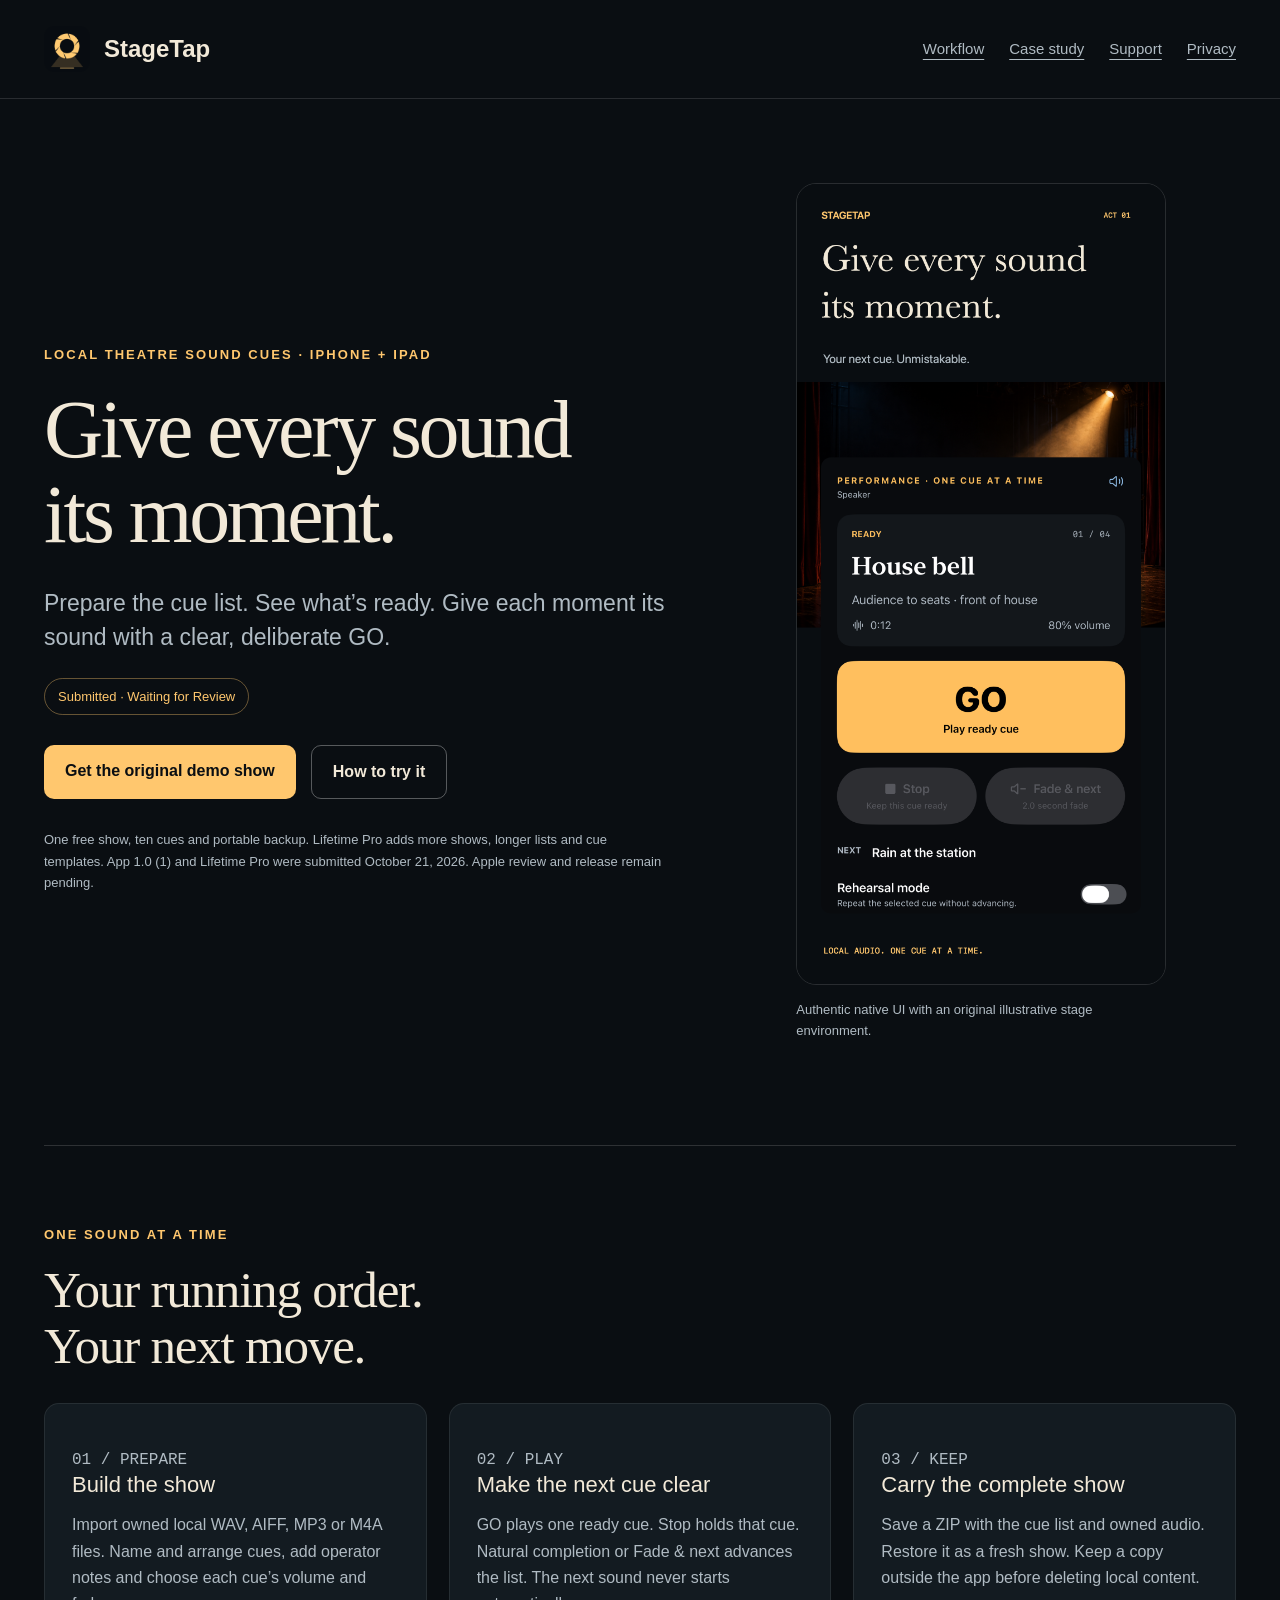
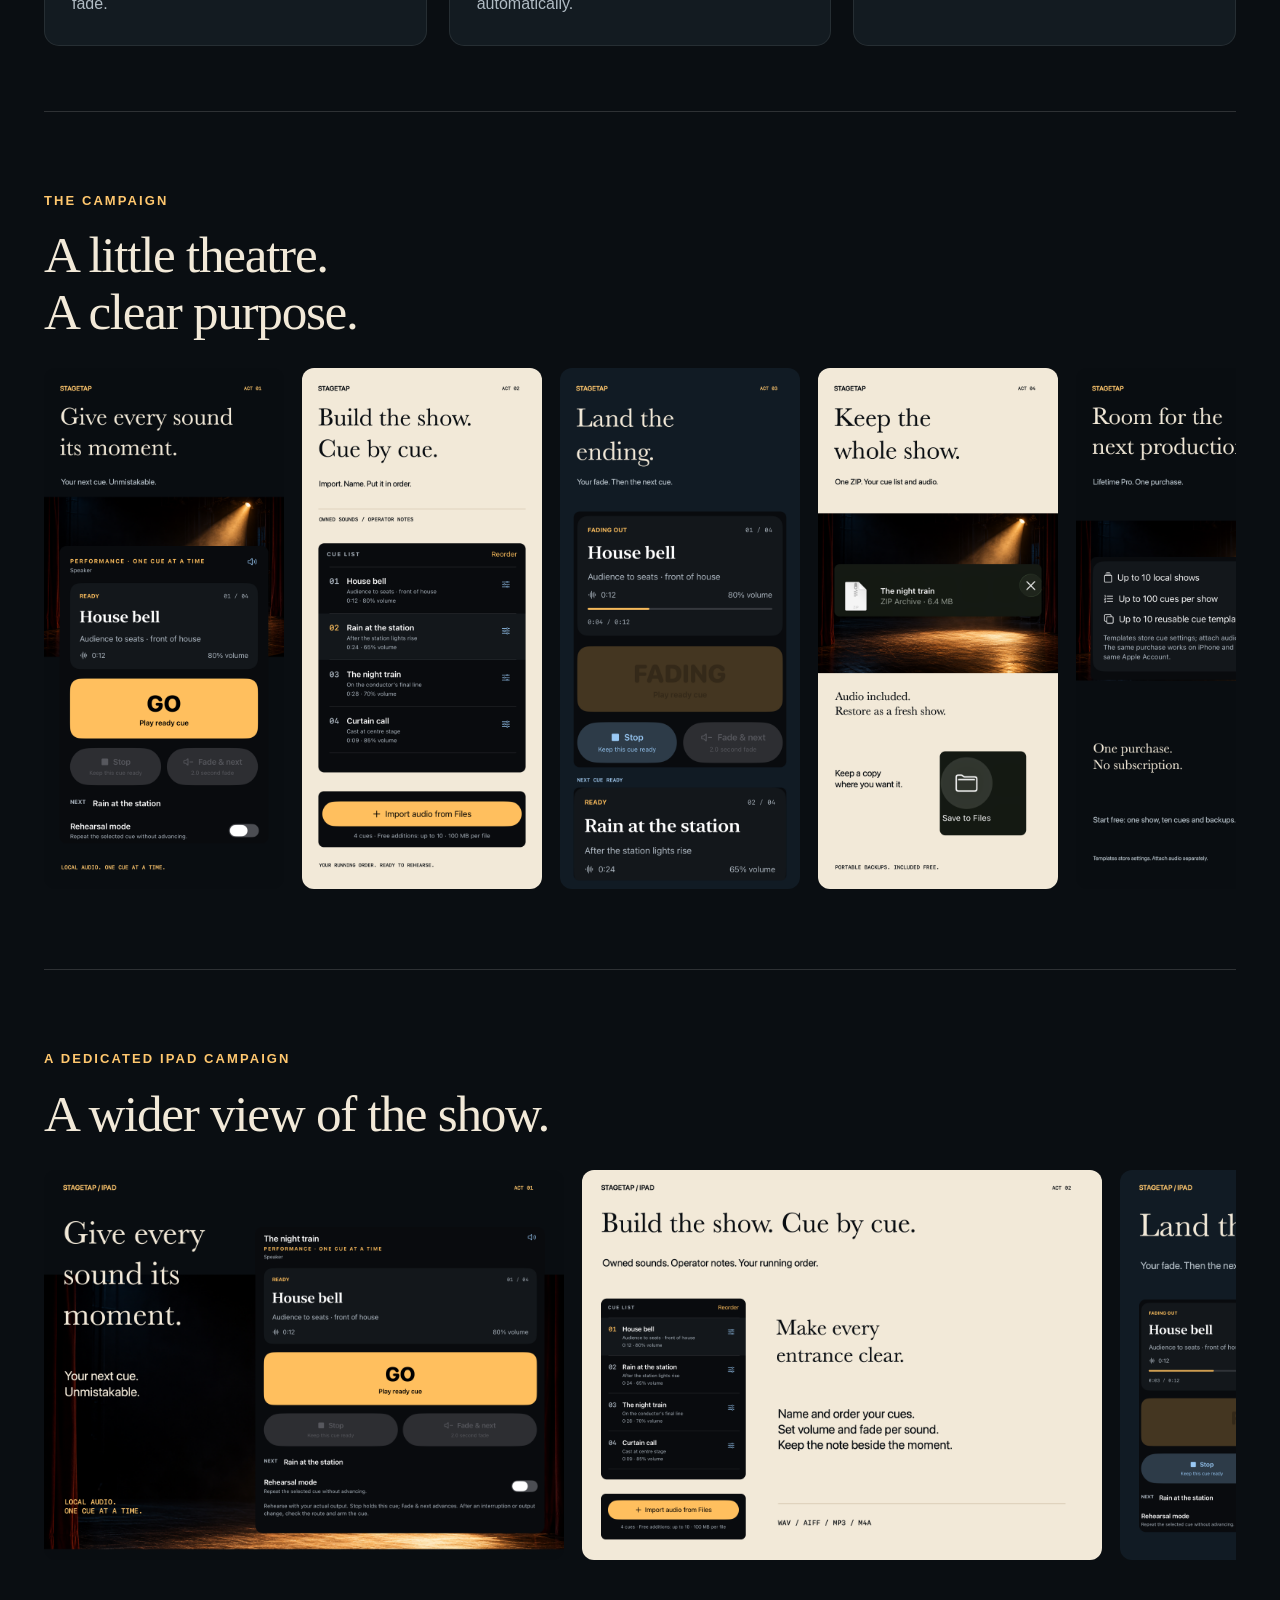
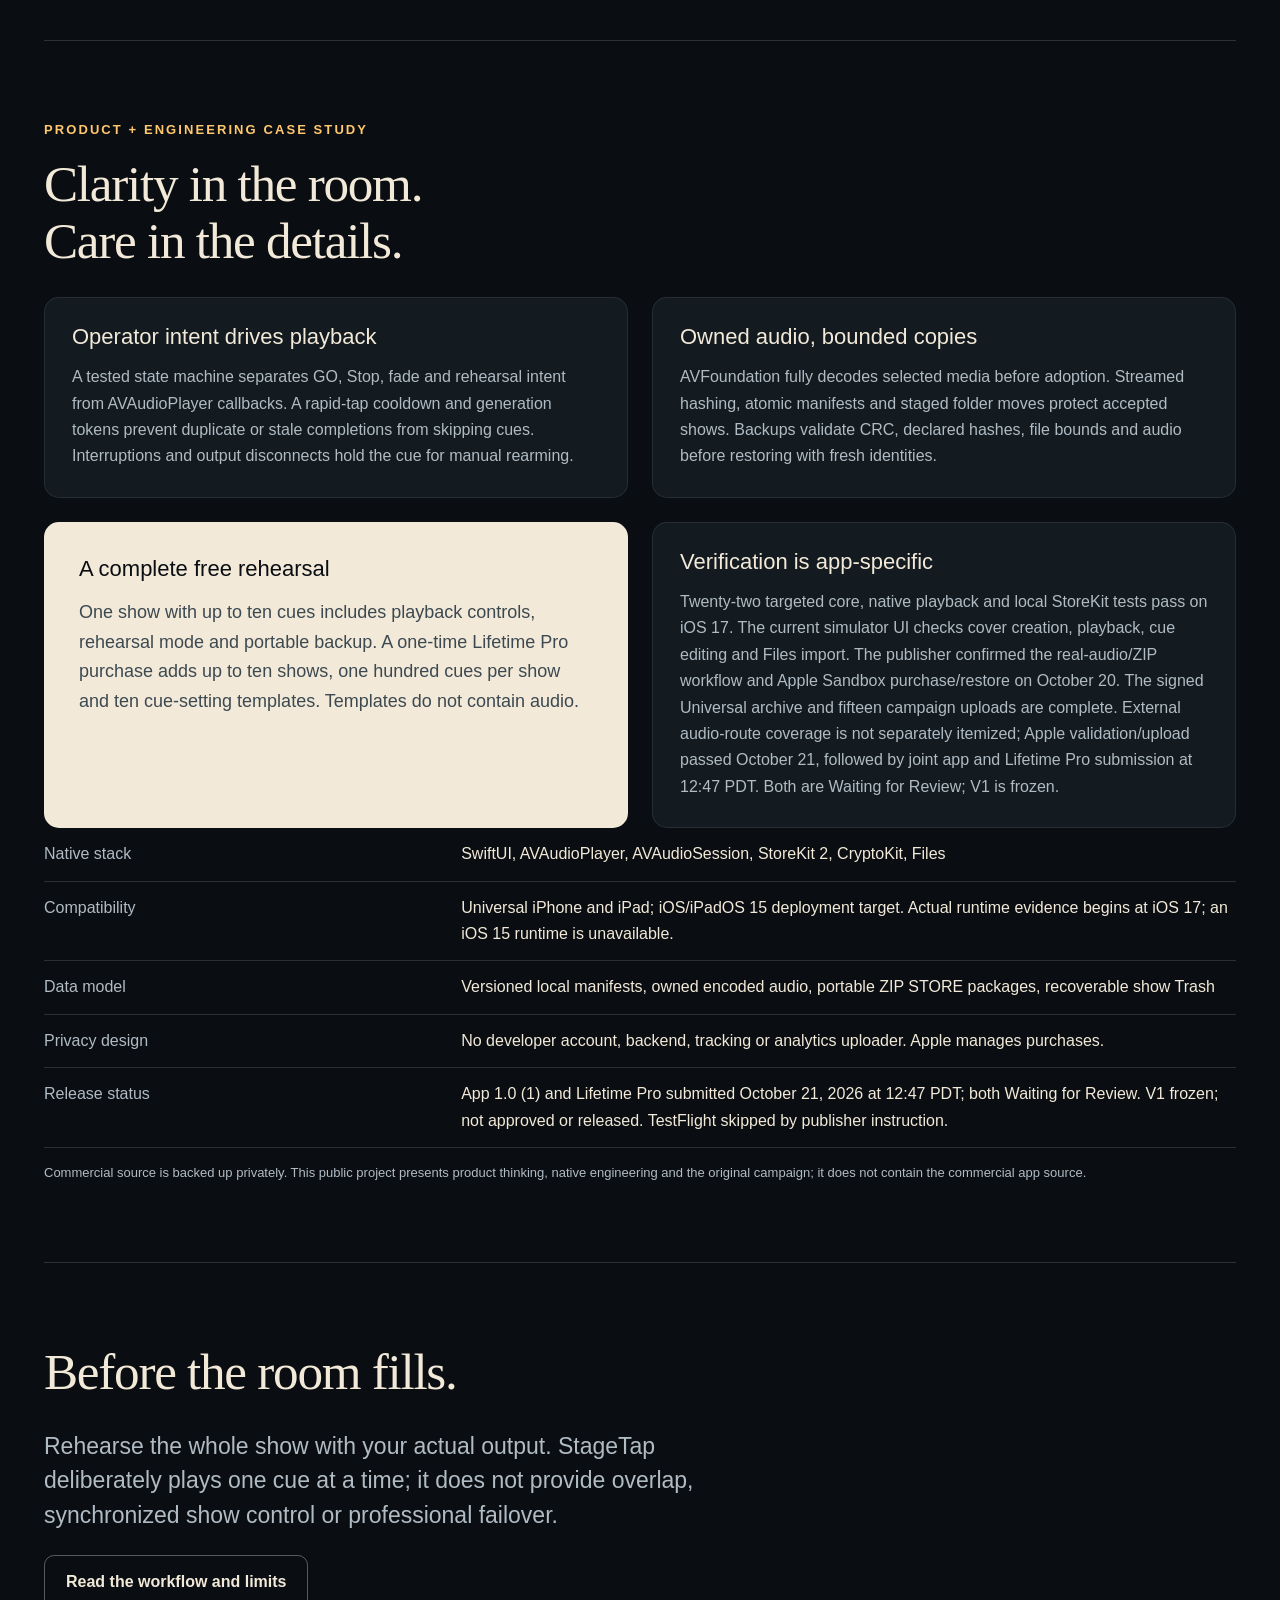
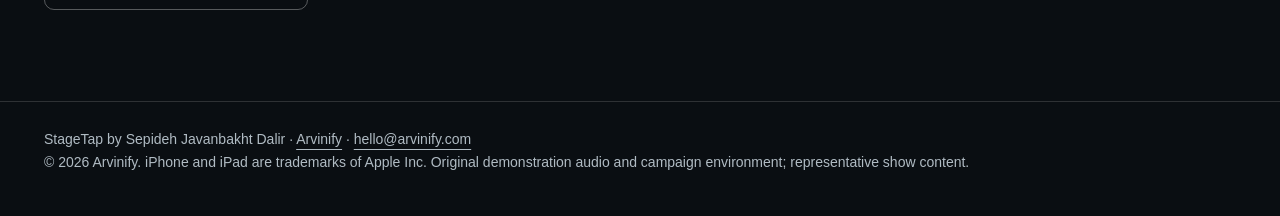
==== commit 6e223f80: "Record StageTap and Lifetime Pro App Review submission" ====
--- a/index.html
+++ b/index.html
@@ -1 +1 @@
-<!doctype html><html lang="en"><head><meta charset="utf-8"><meta name="viewport" content="width=device-width,initial-scale=1"><meta name="description" content="StageTap — local theatre sound cues for iPhone and iPad, by Arvinify."><title>Local theatre sound cues · StageTap</title><link rel="icon" href="assets/icon.png"><link rel="stylesheet" href="site.css"></head><body><header><a class="brand" href="index.html"><img src="assets/icon.png" alt="">StageTap</a><nav aria-label="Main"><a href="index.html#workflow">Workflow</a><a href="index.html#engineering">Case study</a><a href="support.html">Support</a><a href="privacy.html">Privacy</a></nav></header><main><section class="hero"><div><p class="kicker">Local theatre sound cues · iPhone + iPad</p><h1>Give every sound<br>its moment.</h1><p class="lead">Prepare the cue list. See what’s ready. Give each moment its sound with a clear, deliberate GO.</p><span class="status">Uploaded · awaiting Apple processing</span><div class="actions"><a class="button" href="sample/StageTap-Demo-Show.zip" download>Get the original demo show</a><a class="button secondary" href="support.html#demo">How to try it</a></div><p class="caption">One free show, ten cues and portable backup. Lifetime Pro adds more shows, longer lists and cue templates. The app is uploaded for Apple processing; review submission and release remain pending.</p></div><figure><img src="assets/campaign-01.png" alt="StageTap’s ready House bell cue and large amber GO control, presented with theatre lighting."><figcaption class="caption">Authentic native UI with an original illustrative stage environment.</figcaption></figure></section><section id="workflow" class="section"><p class="kicker">One sound at a time</p><h2>Your running order.<br>Your next move.</h2><div class="grid"><article class="card"><p class="number">01 / PREPARE</p><h3>Build the show</h3><p>Import owned local WAV, AIFF, MP3 or M4A files. Name and arrange cues, add operator notes and choose each cue’s volume and fade.</p></article><article class="card"><p class="number">02 / PLAY</p><h3>Make the next cue clear</h3><p>GO plays one ready cue. Stop holds that cue. Natural completion or Fade &amp; next advances the list. The next sound never starts automatically.</p></article><article class="card"><p class="number">03 / KEEP</p><h3>Carry the complete show</h3><p>Save a ZIP with the cue list and owned audio. Restore it as a fresh show. Keep a copy outside the app before deleting local content.</p></article></div></section><section class="section"><p class="kicker">The campaign</p><h2>A little theatre.<br>A clear purpose.</h2><div class="strip" aria-label="App Store marketing campaign"><img src="assets/campaign-01.png" loading="lazy" alt="The next cue and deliberate GO"><img src="assets/campaign-02.png" loading="lazy" alt="Build an ordered cue list"><img src="assets/campaign-03.png" loading="lazy" alt="Fade the current cue and ready the next"><img src="assets/campaign-04.png" loading="lazy" alt="Keep a complete portable show backup"><img src="assets/campaign-05.png" loading="lazy" alt="Lifetime Pro show and template capacity"></div></section><section class="section"><p class="kicker">A dedicated iPad campaign</p><h2>A wider view of the show.</h2><div class="strip tablets" aria-label="iPad marketing campaign"><img src="assets/ipad-01.png" loading="lazy" alt="A deliberate next cue on iPad"><img src="assets/ipad-02.png" loading="lazy" alt="Build the running order on iPad"><img src="assets/ipad-03.png" loading="lazy" alt="Fade and advance on iPad"><img src="assets/ipad-04.png" loading="lazy" alt="Portable show backup on iPad"><img src="assets/ipad-05.png" loading="lazy" alt="Lifetime Pro capacity on iPad"></div></section><section id="engineering" class="section"><p class="kicker">Product + engineering case study</p><h2>Clarity in the room.<br>Care in the details.</h2><div class="engineering"><article class="card"><h3>Operator intent drives playback</h3><p>A tested state machine separates GO, Stop, fade and rehearsal intent from AVAudioPlayer callbacks. A rapid-tap cooldown and generation tokens prevent duplicate or stale completions from skipping cues. Interruptions and output disconnects hold the cue for manual rearming.</p></article><article class="card"><h3>Owned audio, bounded copies</h3><p>AVFoundation fully decodes selected media before adoption. Streamed hashing, atomic manifests and staged folder moves protect accepted shows. Backups validate CRC, declared hashes, file bounds and audio before restoring with fresh identities.</p></article><article class="paper"><h3>A complete free rehearsal</h3><p>One show with up to ten cues includes playback controls, rehearsal mode and portable backup. A one-time Lifetime Pro purchase adds up to ten shows, one hundred cues per show and ten cue-setting templates. Templates do not contain audio.</p></article><article class="card"><h3>Verification is app-specific</h3><p>Twenty-two targeted core, native playback and local StoreKit tests pass on iOS 17. The current simulator UI checks cover creation, playback, cue editing and Files import. The publisher confirmed the real-audio/ZIP workflow and Apple Sandbox purchase/restore on October 20. The signed Universal archive and fifteen campaign uploads are complete. External audio-route coverage is not separately itemized; Apple validation and upload passed October 21; build processing, selection and App Review submission remain open.</p></article></div><table class="facts"><tr><td>Native stack</td><td>SwiftUI, AVAudioPlayer, AVAudioSession, StoreKit 2, CryptoKit, Files</td></tr><tr><td>Compatibility</td><td>Universal iPhone and iPad; iOS/iPadOS 15 deployment target. Actual runtime evidence begins at iOS 17; an iOS 15 runtime is unavailable.</td></tr><tr><td>Data model</td><td>Versioned local manifests, owned encoded audio, portable ZIP STORE packages, recoverable show Trash</td></tr><tr><td>Privacy design</td><td>No developer account, backend, tracking or analytics uploader. Apple manages purchases.</td></tr><tr><td>Release status</td><td>Uploaded October 21, 2026 at 12:31 PDT. Apple build processing/selection and App Review submission pending; not released. TestFlight skipped by publisher instruction.</td></tr></table><p class="caption">Commercial source is backed up privately. This public project presents product thinking, native engineering and the original campaign; it does not contain the commercial app source.</p></section><section class="section"><h2>Before the room fills.</h2><p class="lead">Rehearse the whole show with your actual output. StageTap deliberately plays one cue at a time; it does not provide overlap, synchronized show control or professional failover.</p><a class="button secondary" href="support.html">Read the workflow and limits</a></section></main><footer>StageTap by Sepideh Javanbakht Dalir · <a href="https://www.arvinify.com">Arvinify</a> · <a href="mailto:hello@arvinify.com">hello@arvinify.com</a><br>© 2026 Arvinify. iPhone and iPad are trademarks of Apple Inc. Original demonstration audio and campaign environment; representative show content.</footer></body></html>+<!doctype html><html lang="en"><head><meta charset="utf-8"><meta name="viewport" content="width=device-width,initial-scale=1"><meta name="description" content="StageTap — local theatre sound cues for iPhone and iPad, by Arvinify."><title>Local theatre sound cues · StageTap</title><link rel="icon" href="assets/icon.png"><link rel="stylesheet" href="site.css"></head><body><header><a class="brand" href="index.html"><img src="assets/icon.png" alt="">StageTap</a><nav aria-label="Main"><a href="index.html#workflow">Workflow</a><a href="index.html#engineering">Case study</a><a href="support.html">Support</a><a href="privacy.html">Privacy</a></nav></header><main><section class="hero"><div><p class="kicker">Local theatre sound cues · iPhone + iPad</p><h1>Give every sound<br>its moment.</h1><p class="lead">Prepare the cue list. See what’s ready. Give each moment its sound with a clear, deliberate GO.</p><span class="status">Submitted · Waiting for Review</span><div class="actions"><a class="button" href="sample/StageTap-Demo-Show.zip" download>Get the original demo show</a><a class="button secondary" href="support.html#demo">How to try it</a></div><p class="caption">One free show, ten cues and portable backup. Lifetime Pro adds more shows, longer lists and cue templates. App 1.0 (1) and Lifetime Pro were submitted October 21, 2026. Apple review and release remain pending.</p></div><figure><img src="assets/campaign-01.png" alt="StageTap’s ready House bell cue and large amber GO control, presented with theatre lighting."><figcaption class="caption">Authentic native UI with an original illustrative stage environment.</figcaption></figure></section><section id="workflow" class="section"><p class="kicker">One sound at a time</p><h2>Your running order.<br>Your next move.</h2><div class="grid"><article class="card"><p class="number">01 / PREPARE</p><h3>Build the show</h3><p>Import owned local WAV, AIFF, MP3 or M4A files. Name and arrange cues, add operator notes and choose each cue’s volume and fade.</p></article><article class="card"><p class="number">02 / PLAY</p><h3>Make the next cue clear</h3><p>GO plays one ready cue. Stop holds that cue. Natural completion or Fade &amp; next advances the list. The next sound never starts automatically.</p></article><article class="card"><p class="number">03 / KEEP</p><h3>Carry the complete show</h3><p>Save a ZIP with the cue list and owned audio. Restore it as a fresh show. Keep a copy outside the app before deleting local content.</p></article></div></section><section class="section"><p class="kicker">The campaign</p><h2>A little theatre.<br>A clear purpose.</h2><div class="strip" aria-label="App Store marketing campaign"><img src="assets/campaign-01.png" loading="lazy" alt="The next cue and deliberate GO"><img src="assets/campaign-02.png" loading="lazy" alt="Build an ordered cue list"><img src="assets/campaign-03.png" loading="lazy" alt="Fade the current cue and ready the next"><img src="assets/campaign-04.png" loading="lazy" alt="Keep a complete portable show backup"><img src="assets/campaign-05.png" loading="lazy" alt="Lifetime Pro show and template capacity"></div></section><section class="section"><p class="kicker">A dedicated iPad campaign</p><h2>A wider view of the show.</h2><div class="strip tablets" aria-label="iPad marketing campaign"><img src="assets/ipad-01.png" loading="lazy" alt="A deliberate next cue on iPad"><img src="assets/ipad-02.png" loading="lazy" alt="Build the running order on iPad"><img src="assets/ipad-03.png" loading="lazy" alt="Fade and advance on iPad"><img src="assets/ipad-04.png" loading="lazy" alt="Portable show backup on iPad"><img src="assets/ipad-05.png" loading="lazy" alt="Lifetime Pro capacity on iPad"></div></section><section id="engineering" class="section"><p class="kicker">Product + engineering case study</p><h2>Clarity in the room.<br>Care in the details.</h2><div class="engineering"><article class="card"><h3>Operator intent drives playback</h3><p>A tested state machine separates GO, Stop, fade and rehearsal intent from AVAudioPlayer callbacks. A rapid-tap cooldown and generation tokens prevent duplicate or stale completions from skipping cues. Interruptions and output disconnects hold the cue for manual rearming.</p></article><article class="card"><h3>Owned audio, bounded copies</h3><p>AVFoundation fully decodes selected media before adoption. Streamed hashing, atomic manifests and staged folder moves protect accepted shows. Backups validate CRC, declared hashes, file bounds and audio before restoring with fresh identities.</p></article><article class="paper"><h3>A complete free rehearsal</h3><p>One show with up to ten cues includes playback controls, rehearsal mode and portable backup. A one-time Lifetime Pro purchase adds up to ten shows, one hundred cues per show and ten cue-setting templates. Templates do not contain audio.</p></article><article class="card"><h3>Verification is app-specific</h3><p>Twenty-two targeted core, native playback and local StoreKit tests pass on iOS 17. The current simulator UI checks cover creation, playback, cue editing and Files import. The publisher confirmed the real-audio/ZIP workflow and Apple Sandbox purchase/restore on October 20. The signed Universal archive and fifteen campaign uploads are complete. External audio-route coverage is not separately itemized; Apple validation/upload passed October 21, followed by joint app and Lifetime Pro submission at 12:47 PDT. Both are Waiting for Review; V1 is frozen.</p></article></div><table class="facts"><tr><td>Native stack</td><td>SwiftUI, AVAudioPlayer, AVAudioSession, StoreKit 2, CryptoKit, Files</td></tr><tr><td>Compatibility</td><td>Universal iPhone and iPad; iOS/iPadOS 15 deployment target. Actual runtime evidence begins at iOS 17; an iOS 15 runtime is unavailable.</td></tr><tr><td>Data model</td><td>Versioned local manifests, owned encoded audio, portable ZIP STORE packages, recoverable show Trash</td></tr><tr><td>Privacy design</td><td>No developer account, backend, tracking or analytics uploader. Apple manages purchases.</td></tr><tr><td>Release status</td><td>App 1.0 (1) and Lifetime Pro submitted October 21, 2026 at 12:47 PDT; both Waiting for Review. V1 frozen; not approved or released. TestFlight skipped by publisher instruction.</td></tr></table><p class="caption">Commercial source is backed up privately. This public project presents product thinking, native engineering and the original campaign; it does not contain the commercial app source.</p></section><section class="section"><h2>Before the room fills.</h2><p class="lead">Rehearse the whole show with your actual output. StageTap deliberately plays one cue at a time; it does not provide overlap, synchronized show control or professional failover.</p><a class="button secondary" href="support.html">Read the workflow and limits</a></section></main><footer>StageTap by Sepideh Javanbakht Dalir · <a href="https://www.arvinify.com">Arvinify</a> · <a href="mailto:hello@arvinify.com">hello@arvinify.com</a><br>© 2026 Arvinify. iPhone and iPad are trademarks of Apple Inc. Original demonstration audio and campaign environment; representative show content.</footer></body></html>
